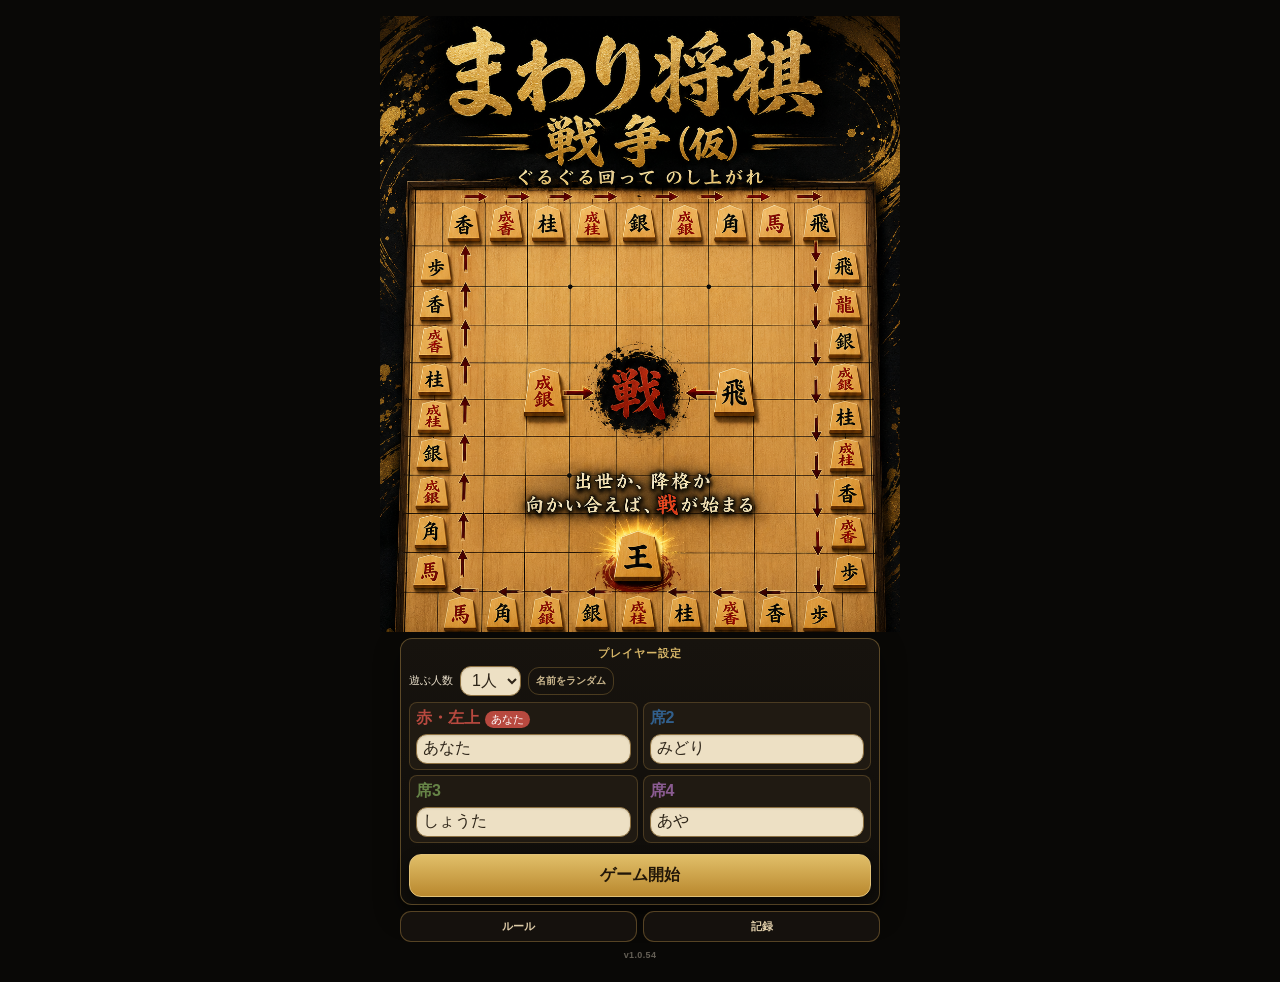
==== index.html @ 0c865c2b "Add files via upload" ====
<!doctype html>
<html lang="ja">
<head>
  <meta charset="utf-8">
  <meta name="viewport" content="width=device-width,initial-scale=1,viewport-fit=cover">
  <title>まわり将棋 v1.0.54</title>
  <link rel="stylesheet" href="style.css?v=154">
</head>
<body>

<section id="titleScreen" class="title-screen"><div class="version-badge title-version">v1.0.54</div>
  <div class="title-art">
    <img src="assets/title-hero.png" alt="まわり将棋 戦争（仮）">
  </div>
  
  <div class="title-setup-wrap">
    <section id="setup" class="title-setup-card">
      <div class="title-setup-label">プレイヤー設定</div>
<div class="setup-row">
      <label for="humanCount">遊ぶ人数</label>
      <select id="humanCount">
        <option value="1">1人</option><option value="2">2人</option>
        <option value="3">3人</option><option value="4">4人</option>
      </select>
      <button id="randomNames" class="secondary">名前をランダム</button>
    </div>
    <div id="nameGrid" class="name-grid"></div>
    <button id="startButton">ゲーム開始</button>
  </section>
    <div class="title-sub-actions">
      <button id="titleRulesButton" type="button">ルール</button>
      <button id="titleRecordsButton" type="button">記録</button>
    </div>
  </div>
</section>

<main id="gameApp" class="app"><div class="version-badge game-version">v1.0.54</div>
  <header id="appHeader" class="app-header">
    <div>
      <h1>まわり将棋</h1>
      <p class="sub">v1.0.54</p>
    </div>
    <div class="header-actions">
<button id="recordsButton" class="rules-button" type="button">記録</button>
<button id="rulesButton" class="rules-button" type="button">ルール</button>
</div>
  </header>

  

  <div id="playNav" class="play-nav" hidden>
      <button id="playBackButton" class="plain-back-button" type="button">← タイトル</button>
      <div class="play-header-title">まわり将棋 <span>v1.0.54</span></div>
      <div class="play-actions">
        <button id="playRulesButton" class="mini-action" type="button">ルール</button>
        <button id="playRecordsButton" class="mini-action" type="button">記録</button>
      </div>
    </div>
    <section id="gameCard" class="card game-card">
    <div class="board-row">
      <div class="board-column">
        <div id="board" aria-label="9×9の将棋盤">
          <div id="warShade" class="war-shade"></div>
          <div id="hand" class="hand" aria-hidden="true">
            <span class="hand-sleeve"></span>
            <span class="hand-palm"></span>
            <span class="hand-finger hand-index"></span>
            <span class="hand-finger hand-thumb"></span>
          </div>
          <div id="event" class="event"></div>
        </div>
      </div>
      <aside id="ladder" class="ladder">
        <h2>出世表</h2>
        <div id="rankRows"></div>
      </aside>
    </div>

    <div id="turnBox" class="turn-box">開始前</div>
    <div id="anticipation" class="anticipation" aria-live="polite"></div>
    <div id="roller" class="roller" aria-label="金駒を振る場所">
      <div id="rollerHint" class="roller-hint"><span class="hint-arrow">↺</span><br>くるくる回してね</div>
    </div>
    <div id="battleGauge" class="battle-gauge" aria-hidden="true">
      <div class="battle-gauge-zone"></div>
      <div class="battle-gauge-center"></div>
      <div id="battleGaugeMarker" class="battle-gauge-marker">金</div>
    </div>
    <button id="rollButton" class="roll-button" disabled>▶ あなたが金を振る</button>
    <button id="audioButton" class="audio-button">音を開始・再開</button>
    <div id="result" class="result"></div>
  </section>

  <section id="playersCard" class="card"><div id="players" class="players"></div></section>
  <section id="logCard" class="card"><div id="log" class="log"></div></section>

  <div id="rulesModal" class="rules-modal" aria-hidden="true">
    <div class="rules-panel" role="dialog" aria-modal="true" aria-labelledby="rulesTitle">
      <div class="rules-head">
        <h2 id="rulesTitle">遊び方</h2>
        <button id="rulesClose" class="rules-close" type="button" aria-label="閉じる">×</button>
      </div>

      <details open>
        <summary>基本</summary>
        <p>4人で盤の外周を時計回りに進みます。遊ぶ人が少ない席はCPUが担当します。金4枚の合計点だけ進み、最初に王将へ出世した人が1位です。</p>
        <p><b>金：</b>表1点／裏0点／横立ち5点／縦立ち10点</p>
        <div class="rules-block"><h3>俸禄</h3>
<p>出世すると、到達した階級に応じた俸禄を獲得します。降格後に同じ階級へ再出世した場合も、もう一度受け取れます。</p>
<table class="houroku-table"><tbody>
<tr><th>と</th><td>100両</td></tr><tr><th>香車</th><td>200両</td></tr>
<tr><th>成香</th><td>300両</td></tr><tr><th>桂馬</th><td>400両</td></tr>
<tr><th>成桂</th><td>500両</td></tr><tr><th>銀</th><td>600両</td></tr>
<tr><th>成銀</th><td>800両</td></tr><tr><th>角</th><td>1,000両</td></tr>
<tr><th>馬</th><td>1,300両</td></tr><tr><th>飛車</th><td>1,600両</td></tr>
<tr><th>龍</th><td>2,000両</td></tr><tr><th>王</th><td>2,500両</td></tr>
</tbody></table>
<p><b>一周：</b>＋50両</p>
<p><b>戦争：</b>2人戦は1位が2位、3人戦は1位が3位、4人戦は1位が4位・2位が3位から、それぞれ所持俸禄の半分を獲得します。</p>
<p>俸禄は勝敗条件ではなく、ゲームごとに0両から始まります。</p></div>
      </details>

      <details>
        <summary>出世</summary>
        <p>角にぴったり止まると1段階出世します。0で角に止まっている場合も出世します。</p>
        <p>歩 → と → 香 → 成香 → 桂 → 成桂 → 銀 → 成銀 → 角 → 馬 → 飛 → 龍 → 王</p>
      </details>

      <details>
        <summary>戦争</summary>
        <p>盤の向かい側で駒同士が正面から向き合うと戦争です。おんぶ中でも全員が別々に金を振り、個人順位を決めます。戦争後はおんぶを解消します。</p>
        <p><b>2人：</b>出世(+1)／降格(-1)</p>
        <p><b>3人：</b>大出世(+2)／現状維持(0)／大降格(-2)</p>
        <p><b>4人：</b>大出世(+2)／出世(+1)／降格(-1)／大降格(-2)</p>
      </details>

      <details>
        <summary>勝負振り</summary>
        <p>戦争中だけ高速ゲージが表示されます。指を離した瞬間、金の印が中央線に近いほど5点・10点が出やすくなります。</p>
      </details>

      <details>
        <summary>おんぶ</summary>
        <p>同じマスへ追いつくと自動で上に乗ります。3段・4段も可能です。下の駒が進むと上の駒も一緒に進みます。</p>
        <p>上の駒の番で1以上なら降りて移動します。0なら乗ったままで、次に下の駒が動くとまた一緒に進みます。角で出世してもおんぶは続きます。</p>
        <p>おんぶ中に複数人が同時に王になった場合は同点1位です。</p>
      </details>
    </div>
  </div>


  <div id="recordsModal" class="rules-modal" aria-hidden="true">
    <div class="rules-panel" role="dialog" aria-modal="true" aria-labelledby="recordsTitle">
      <div class="rules-head">
        <h2 id="recordsTitle">記録</h2>
        <button id="recordsClose" class="rules-close" type="button" aria-label="閉じる">×</button>
      </div>
      <div id="recordsContent"></div>
    </div>
  </div>

</main>
<script src="game.js?v=154"></script>
</body>
</html>
---- style.css ----
:root{--bg:#e8e2d8;--panel:#f8f4ec;--ink:#211f1c;--muted:#746d64;--wood1:#e4bf80;--wood2:#c99658}
*{box-sizing:border-box}body{margin:0;background:var(--bg);color:var(--ink);font-family:-apple-system,BlinkMacSystemFont,"Hiragino Sans","Yu Gothic",sans-serif}.app{max-width:1080px;margin:auto;padding:8px}h1{font-size:25px;margin:4px 0 2px}.sub{font-size:12px;color:var(--muted);margin:0 0 10px}.card{background:var(--panel);border-radius:18px;padding:10px;margin:8px 0;box-shadow:0 8px 24px #0001}button,select,input{font:inherit;border-radius:11px;padding:10px}button{border:0;background:#24231f;color:#fff;font-weight:800}button.secondary{background:#d9d2c6;color:#222}button:disabled{opacity:.36}.setup-row{display:flex;gap:8px;align-items:center;flex-wrap:wrap}.name-grid{display:grid;grid-template-columns:repeat(2,1fr);gap:8px;margin:10px 0}.name-card{padding:9px;border-radius:12px;background:#ebe4d9}.name-card input{width:100%;margin-top:5px;border:1px solid #bbb;background:#fff}.board-row{
  display:grid;
  grid-template-columns:minmax(0,1fr) clamp(66px,18vw,96px);
  gap:5px;
  align-items:stretch;
  width:100%;
  max-width:820px;
  margin:0 auto
}
.board-column{min-width:0;width:100%}
#board{
  position:relative;
  width:100%;
  aspect-ratio:1;
  background:linear-gradient(115deg,var(--wood1),var(--wood2));
  border:4px solid #574329;
  overflow:visible
}.cell{position:absolute;border:1px solid #6b522f88}.piece{position:absolute;z-index:8;width:8.6%;height:10.6%;transform:translate(-50%,-50%) rotate(var(--rot,0deg));clip-path:polygon(50% 0%,79% 23%,100% 100%,0% 100%,21% 23%);background:linear-gradient(145deg,#f2d39a,#c9944d);border:1px solid #67451e;display:flex;align-items:center;justify-content:center;text-align:center;font-family:"Yu Mincho","Hiragino Mincho ProN",serif;font-weight:900;font-size:clamp(10px,2.6vw,20px);line-height:.92;filter:drop-shadow(0 3px 2px #0003);transition:left .18s ease,top .18s ease,transform .2s ease}.piece.active{filter:drop-shadow(0 0 10px var(--glow)) drop-shadow(0 3px 2px #0003);transform:translate(-50%,-60%) rotate(var(--rot,0deg)) scale(1.08)}.helper{display:block;font-size:.52em}.cushion{position:absolute;z-index:6;width:9.7%;height:4.2%;transform:translate(-50%,45%);border-radius:50%;opacity:.8}.hand{
  position:absolute;
  z-index:15;
  width:18%;
  height:17%;
  opacity:0;
  pointer-events:none;
  transform:translate(-50%,-50%) rotate(var(--hand-rot,0deg));
  transform-origin:50% 75%;
  transition:left .17s ease,top .17s ease,opacity .12s ease,transform .17s ease
}
.hand.show{opacity:.97}
.hand-sleeve{
  position:absolute;
  left:5%;
  top:54%;
  width:70%;
  height:38%;
  border-radius:45% 20% 25% 48%;
  background:var(--sleeve,#555);
  box-shadow:0 5px 10px #0002
}
.hand-palm{
  position:absolute;
  left:46%;
  top:38%;
  width:42%;
  height:43%;
  border-radius:48% 52% 44% 50%;
  background:linear-gradient(145deg,#f0c4a0,#dba47d);
  box-shadow:0 5px 9px #0003
}
.hand-finger{
  position:absolute;
  display:block;
  background:linear-gradient(145deg,#f3caa8,#dca57e);
  box-shadow:0 3px 5px #0002
}
.hand-index{
  left:60%;
  top:5%;
  width:18%;
  height:53%;
  border-radius:48% 48% 38% 38%;
  transform:rotate(7deg)
}
.hand-thumb{
  left:76%;
  top:37%;
  width:18%;
  height:43%;
  border-radius:48%;
  transform:rotate(52deg);
  transform-origin:20% 85%
}.event{position:absolute;z-index:30;left:50%;top:50%;transform:translate(-50%,-50%);width:min(82%,390px);background:#faf6eef4;border-radius:18px;padding:14px;text-align:center;box-shadow:0 15px 40px #0005;display:none}.event.show{display:block}.event h2{margin:0 0 6px}.war-shade{position:absolute;inset:0;z-index:4;background:#00000018;display:none;pointer-events:none}.war-shade.show{display:block}.war-line{position:absolute;z-index:5;background:#fff9;border-radius:999px;box-shadow:0 0 0 1px #0003 inset}.war-label{position:absolute;z-index:14;padding:3px 6px;border-radius:999px;background:#faf6eef0;font-size:10px;font-weight:900;transform:translate(-50%,-50%);white-space:nowrap}.ladder{
  background:#ebe4d9;
  border-radius:12px;
  padding:4px;
  display:flex;
  flex-direction:column;
  min-width:0;
  height:100%;
  overflow:hidden
}
.ladder h2{
  text-align:center;
  font-size:clamp(9px,2.5vw,12px);
  margin:1px 0 3px;
  line-height:1.05
}
.ladder #rankRows{
  display:grid;
  grid-template-rows:repeat(13,minmax(0,1fr));
  flex:1;
  min-height:0;
  gap:0
}
.rank-row{
  min-height:0;
  display:flex;
  align-items:center;
  justify-content:center;
  font-family:"Yu Mincho","Hiragino Mincho ProN",serif;
  font-weight:900;
  font-size:clamp(9px,2.4vw,12px);
  position:relative;
  border-left:1px solid #c9baa3;
  border-right:1px solid #c9baa3
}
.rank-row.solo{
  border:1px solid #b9aa91;
  border-radius:7px;
  margin-bottom:2px;
  background:#f1eadf
}
.rank-row.pair-top{
  border-top:1px solid #b9aa91;
  border-radius:7px 7px 0 0;
  background:#f0e9dd
}
.rank-row.pair-bottom{
  border-bottom:1px solid #b9aa91;
  border-radius:0 0 7px 7px;
  margin-bottom:2px;
  background:#f0e9dd
}
.rank-row.pair-bottom::before{
  content:"↻";
  position:absolute;
  left:2px;
  top:-7px;
  z-index:2;
  font-family:sans-serif;
  font-size:9px;
  color:#817665;
  background:#f0e9dd;
  line-height:1
}
.rank-row.current{
  background:#fffaf0;
  outline:2px solid var(--hi);
  outline-offset:-2px;
  z-index:3
}
.markers{
  position:absolute;
  right:1px;
  display:flex;
  gap:1px;
  max-width:42%;
  flex-wrap:wrap;
  justify-content:flex-end
}
.marker{
  width:clamp(6px,1.9vw,10px);
  height:clamp(6px,1.9vw,10px);
  border-radius:50%;
  box-shadow:0 1px 2px #0004
}.turn-box{font-size:20px;font-weight:900;text-align:center;padding:10px;border-radius:14px;background:#e8e0d4;margin:10px 0 7px;border:3px solid transparent}.roller{position:relative;height:144px;background:#e5ddd1;border-radius:18px;touch-action:none;overflow:hidden}.roller-hint{position:absolute;inset:0;display:flex;align-items:center;justify-content:center;text-align:center;font-weight:800;color:#665e54;pointer-events:none}.gold{position:absolute;width:47px;height:55px;clip-path:polygon(50% 0%,79% 23%,100% 100%,0% 100%,21% 23%);background:linear-gradient(145deg,#f1d19a,#c8944c);border:2px solid #68451d;display:flex;align-items:center;justify-content:center;font-family:serif;font-weight:900;transform:translate(-50%,-50%) rotate(var(--grot,0deg));transition:left .1s,top .1s,transform .25s}.gold.side{width:58px;height:13px;clip-path:none;border-radius:5px}.gold.vertical{width:12px;height:56px;clip-path:none;border-radius:5px}.roll-button,.audio-button{width:100%;margin-top:7px}.audio-button{background:#746b60;display:none}.audio-button.show{display:block}.result{text-align:center;font-weight:900;margin-top:7px}.players{display:grid;grid-template-columns:repeat(2,1fr);gap:7px}.player-box{padding:8px;border-radius:12px;background:#ebe4d9;font-size:13px}.player-box.on{outline:3px solid #222}.you{display:inline-block;margin-left:5px;padding:1px 6px;border-radius:999px;background:#222;color:#fff;font-size:11px}.log{height:150px;overflow:auto;background:#171714;color:#fff;border-radius:12px;padding:8px;font:11px/1.5 ui-monospace,monospace}
@media(max-width:700px){
  .app{padding:4px}
  .card{padding:5px;border-radius:12px}
  .game-card{overflow:visible}
  .board-row{
    grid-template-columns:minmax(0,1fr) clamp(64px,18vw,78px);
    gap:3px;
    width:100%
  }
  #board{width:100%;max-width:none}
  .ladder{padding:2px;border-radius:8px}
  .ladder h2{font-size:9px}
  .rank-row{font-size:9px}
  .turn-box{font-size:18px}
  .name-grid{grid-template-columns:1fr 1fr}
}.card{padding:5px;border-radius:12px}.board-row{grid-template-columns:minmax(0,1fr) 74px;gap:4px}#board{width:100%;max-width:none}.ladder{padding:3px;border-radius:9px}.ladder h2{font-size:10px}.rank-row{font-size:10px;border-top:1px solid #d5cab9}.markers{right:1px;max-width:30px}.marker{width:8px;height:8px}.turn-box{font-size:18px}.name-grid{grid-template-columns:1fr 1fr}}



.name-card.you-seat{
  outline:3px solid #b8493f;
  background:#fff5ef
}
.seat-note{
  display:inline-block;
  margin-left:5px;
  padding:1px 6px;
  border-radius:999px;
  background:#b8493f;
  color:white;
  font-size:11px
}

.audio-button{
  display:inline-block;
  margin:8px auto 0;
}
.audio-button:not(.show){
  opacity:.78;
}

.audio-button{background:#5f574e}

.battle-gauge{
  position:relative;
  height:30px;
  margin-top:8px;
  border:2px solid #766c5f;
  border-radius:999px;
  background:#d8d0c4;
  overflow:hidden;
  display:none
}
.battle-gauge.show{display:block}
.battle-gauge-zone{
  position:absolute;
  left:45%;
  top:0;
  bottom:0;
  width:10%;
  background:#8f3b3214
}
.battle-gauge-center{
  position:absolute;
  left:50%;
  top:0;
  bottom:0;
  width:3px;
  transform:translateX(-50%);
  background:#8f3b32;
  z-index:2
}
.battle-gauge-marker{
  position:absolute;
  top:1px;
  left:8%;
  width:22px;
  height:25px;
  transform:translateX(-50%);
  clip-path:polygon(50% 0%,79% 23%,100% 100%,0% 100%,21% 23%);
  background:linear-gradient(145deg,#f2d39a,#c9944d);
  border:1px solid #68451d;
  display:flex;
  align-items:center;
  justify-content:center;
  font-family:"Yu Mincho","Hiragino Mincho ProN",serif;
  font-size:11px;
  font-weight:900;
  color:#3d2a16;
  box-shadow:0 2px 6px #0004
}

#roller{
  touch-action:none !important;
  overscroll-behavior:contain;
  -webkit-user-select:none;
  user-select:none;
  -webkit-touch-callout:none;
}
body.rolling-lock{
  overflow:hidden;
  overscroll-behavior:none;
  touch-action:none;
}

.onbu-note{font-size:11px;font-weight:800;color:#7a5b28}.piece{transition:left .16s,top .16s,transform .16s}

.app-header{
  display:flex;
  align-items:flex-start;
  justify-content:space-between;
  gap:10px
}
.rules-button{
  width:auto;
  min-width:64px;
  padding:7px 11px;
  border:1px solid #b8afa2;
  background:#eee8de;
  color:#4e4942;
  font-size:12px;
  font-weight:800;
  box-shadow:none
}
.audio-button{
  width:auto;
  min-width:0;
  display:inline-block;
  margin:6px 0 0 auto;
  padding:5px 9px;
  border:1px solid #b8afa2;
  border-radius:999px;
  background:transparent;
  color:#6f675e;
  font-size:11px;
  font-weight:700;
  opacity:.78
}
.audio-button.show{display:inline-block}
.audio-button:not(.show){display:none}

.roller-hint{
  z-index:5;
  color:#574d40;
  font-size:16px;
  line-height:1.1;
  background:#f8f2e48f;
  opacity:1;
  transition:opacity .24s ease
}
.roller-hint.hidden{
  opacity:0;
  visibility:hidden
}
.hint-arrow{
  display:inline-block;
  font-size:27px;
  line-height:.8
}

.rules-modal{
  position:fixed;
  inset:0;
  z-index:1000;
  display:none;
  align-items:center;
  justify-content:center;
  padding:14px;
  background:#1a1815a8;
  backdrop-filter:blur(3px)
}
.rules-modal.show{display:flex}
.rules-panel{
  width:min(92vw,620px);
  max-height:84vh;
  overflow:auto;
  background:#f9f5ed;
  border-radius:18px;
  padding:14px;
  box-shadow:0 22px 60px #0007
}
.rules-head{
  display:flex;
  align-items:center;
  justify-content:space-between;
  position:sticky;
  top:-14px;
  z-index:2;
  margin:-14px -14px 8px;
  padding:12px 14px 9px;
  background:#f9f5ed;
  border-bottom:1px solid #ded4c5
}
.rules-head h2{margin:0}
.rules-close{
  width:34px;
  height:34px;
  padding:0;
  border-radius:50%;
  background:#ded6ca;
  color:#3e3933;
  font-size:22px
}
.rules-panel details{
  border-bottom:1px solid #ddd3c5;
  padding:7px 0
}
.rules-panel summary{
  cursor:pointer;
  font-weight:900;
  font-size:16px
}
.rules-panel p{
  margin:7px 0;
  color:#4f4942;
  font-size:13px;
  line-height:1.65
}
body.rules-open{overflow:hidden}

.war-flag{
  position:absolute;
  z-index:14;
  width:18px;
  height:27px;
  transform:translate(-50%,-78%);
  pointer-events:none;
  filter:drop-shadow(0 2px 2px #0004)
}
.war-flag::before{
  content:"";
  position:absolute;
  left:3px;
  top:2px;
  width:2px;
  height:25px;
  border-radius:2px;
  background:#403b34
}
.war-flag::after{
  content:"";
  position:absolute;
  left:5px;
  top:3px;
  width:13px;
  height:10px;
  background:var(--flag);
  clip-path:polygon(0 0,100% 18%,72% 100%,0 82%);
  border-radius:1px
}

.piece,.gold,.battle-gauge-marker{
  -webkit-clip-path:polygon(50% 0%,79% 23%,100% 100%,0% 100%,21% 23%);
}

/* v1.0.26 駒の見た目 */
.piece,.gold,.battle-gauge-marker {
  clip-path:polygon(50% 0%,84% 27%,100% 100%,0% 100%,16% 27%) !important;
  -webkit-clip-path:polygon(50% 0%,84% 27%,100% 100%,0% 100%,16% 27%) !important;
}
.piece {
  background:linear-gradient(100deg,rgba(255,255,255,.10) 0%,rgba(255,255,255,.02) 48%,rgba(118,79,35,.035) 100%),#efd8a5 !important;
  border:1px solid rgba(91,62,31,.72) !important;
  box-shadow:0 1.5px 2.5px rgba(45,31,18,.22),inset 0 0 0 .5px rgba(255,255,255,.24) !important;
}
.piece::before,.piece::after {
  background:none !important;
  border:none !important;
  box-shadow:none !important;
}
.gold {
  background:linear-gradient(100deg,rgba(255,255,255,.10) 0%,rgba(255,255,255,.02) 50%,rgba(118,79,35,.035) 100%),#ecd39a !important;
}

.header-actions{display:flex;gap:7px}
.money{font-weight:900;font-variant-numeric:tabular-nums;color:#5d4528}
.record-card{padding:10px 0;border-bottom:1px solid #ddd3c5;line-height:1.65;font-size:13px}
.record-card b{font-size:16px}

.houroku-table{width:100%;border-collapse:collapse;margin:8px 0 10px;font-size:13px}
.houroku-table th,.houroku-table td{padding:5px 8px;border-bottom:1px solid #ddd3c5}
.houroku-table th{text-align:left;font-weight:700}.houroku-table td{text-align:right;font-weight:900;font-variant-numeric:tabular-nums}
.rules-block h3{margin:14px 0 6px;font-size:16px}

/* ===== v1.0.34 : title -> setup -> play ===== */
[hidden]{display:none!important}

body{
  min-height:100svh;
}
body.title-mode{
  overflow:hidden;
  background:#090806;
}
body.setup-mode{
  overflow:auto;
}
body.play-mode{
  overflow:hidden;
}

/* Title */
.title-screen{
  min-height:100svh;
  background:#090806;
  display:flex;
  flex-direction:column;
  align-items:center;
  justify-content:flex-start;
}
.title-art{
  width:min(100vw,520px);
  height:min(72svh,760px);
  overflow:hidden;
  display:flex;
  align-items:flex-start;
  justify-content:center;
  background:#090806;
}
.title-art img{
  width:100%;
  height:100%;
  object-fit:cover;
  object-position:top center;
  display:block;
}
.title-actions{
  width:min(calc(100% - 28px),480px);
  margin-top:10px;
  padding-bottom:max(14px,env(safe-area-inset-bottom));
}
.title-main-button{
  width:100%;
  padding:13px 12px;
  border:1px solid #b79144;
  border-radius:13px;
  background:linear-gradient(#dfbd68,#b98a30);
  color:#1f1609;
  font-size:18px;
  font-weight:900;
  box-shadow:0 5px 16px #0008;
}
.title-sub-actions{
  display:grid;
  grid-template-columns:1fr 1fr;
  gap:8px;
  margin-top:8px;
}
.title-sub-actions button{
  border:1px solid #79623d;
  background:#17140f;
  color:#ead9b4;
  padding:9px;
}

/* Setup stage */
body.setup-mode #gameCard,
body.setup-mode #playersCard,
body.setup-mode #logCard,
body.setup-mode #appHeader{
  display:none!important;
}
body.setup-mode #gameApp{
  display:block;
  max-width:520px;
  min-height:100svh;
  padding:12px;
}
.setup-screen-card{
  margin-top:5vh;
}
.setup-screen-head{
  display:grid;
  grid-template-columns:1fr auto 1fr;
  align-items:center;
  margin-bottom:10px;
}
.setup-screen-head h2{
  margin:0;
  font-size:20px;
  text-align:center;
}
.plain-back-button{
  justify-self:start;
  width:auto;
  padding:5px 7px;
  background:transparent;
  color:#51493f;
  border:0;
  font-size:11px;
}
body.setup-mode .setup-row{
  justify-content:center;
}
body.setup-mode .name-grid{
  margin:10px 0 12px;
}

/* Play stage */
body.play-mode #setup,
body.play-mode #appHeader,
body.play-mode #logCard{
  display:none!important;
}
body.play-mode #gameApp{
  display:flex!important;
  flex-direction:column;
  width:100%;
  max-width:760px;
  height:100svh;
  padding:3px 5px max(3px,env(safe-area-inset-bottom));
  overflow:hidden;
}
.play-nav{
  flex:0 0 auto;
  display:flex;
  justify-content:space-between;
  align-items:center;
  min-height:26px;
  margin-bottom:2px;
}
.play-actions{
  display:flex;
  gap:5px;
}
.mini-action{
  width:auto;
  padding:4px 7px;
  font-size:10px;
  border-radius:8px;
  background:#d8d0c4;
  color:#413b34;
}
body.play-mode #gameCard{
  flex:1 1 auto;
  min-height:0;
  margin:0;
  padding:3px;
  display:flex;
  flex-direction:column;
}
body.play-mode .board-row{
  flex:1 1 auto;
  min-height:0;
  max-height:min(52svh,520px);
  width:min(100%,620px);
}
body.play-mode #board{
  max-height:52svh;
}
body.play-mode .turn-box{
  flex:0 0 auto;
  margin:3px 0 2px;
  padding:5px 7px;
  font-size:15px;
  border-width:2px;
}
body.play-mode .roller{
  flex:0 0 88px;
  height:88px;
  border-radius:13px;
}
body.play-mode .gold{
  width:39px;
  height:46px;
}
body.play-mode .roll-button{
  flex:0 0 auto;
  margin-top:3px;
  padding:7px;
}
body.play-mode .audio-button{
  margin-top:2px;
  padding:4px 7px;
}
body.play-mode .result{
  min-height:0;
  margin-top:2px;
  font-size:12px;
}
body.play-mode #playersCard{
  flex:0 0 auto;
  margin:3px 0 0;
  padding:3px;
}
body.play-mode .players{
  grid-template-columns:repeat(4,1fr);
  gap:3px;
}
body.play-mode .player-box{
  padding:4px 3px;
  font-size:10px;
  line-height:1.25;
  min-width:0;
  overflow:hidden;
}
body.play-mode .you{
  font-size:8px;
  padding:1px 3px;
}

/* Existing gold visual: uniform face + natural shadow only */
.gold{
  background:#ecd9aa!important;
  border:1px solid rgba(88,61,30,.72)!important;
  box-shadow:0 2px 4px rgba(43,30,17,.24)!important;
}
.gold::before,.gold::after{
  background:none!important;
  border:none!important;
  box-shadow:none!important;
}

@media(max-height:760px){
  .title-art{height:68svh}
  body.play-mode .board-row{max-height:48svh}
  body.play-mode #board{max-height:48svh}
  body.play-mode .roller{flex-basis:76px;height:76px}
}

/* ===== v1.0.35 : true 2-screen layout ===== */
body.title-mode{
  overflow:auto!important;
  background:#090806;
}
body.title-mode #gameApp > #appHeader,
body.title-mode #gameApp > #gameCard,
body.title-mode #gameApp > #playersCard,
body.title-mode #gameApp > #logCard,
body.title-mode #gameApp > #playNav{
  display:none!important;
}
body.play-mode #titleScreen{
  display:none!important;
}
body.play-mode #appHeader,
body.play-mode #logCard{
  display:none!important;
}

/* Title page: art + player selection on one page */
.title-screen{
  min-height:100svh;
  height:auto!important;
  overflow:visible!important;
  padding-bottom:max(16px,env(safe-area-inset-bottom));
}
.title-art{
  height:min(53svh,560px)!important;
  flex:none!important;
}
.title-setup-wrap{
  width:min(calc(100% - 24px),480px);
  margin:8px auto 0;
}
.title-setup-card{
  background:#15120e;
  border:1px solid rgba(188,150,78,.42);
  border-radius:14px;
  padding:10px;
  box-shadow:0 8px 24px #0007;
  color:#eadfca;
}
.title-setup-label{
  text-align:center;
  margin:0 0 8px;
  font-size:13px;
  font-weight:900;
  letter-spacing:.08em;
  color:#d9bc79;
}
.title-setup-card .setup-row{
  gap:7px;
  align-items:center;
}
.title-setup-card label{
  color:#eadfca;
}
.title-setup-card select,
.title-setup-card input{
  background:#f4ead6;
  color:#332719;
  border-color:#8b7048;
}
.title-setup-card .name-grid{
  margin:8px 0;
  gap:6px;
}
.title-setup-card #startButton{
  width:100%;
  margin-top:5px;
  padding:12px;
  border:1px solid #b79144;
  border-radius:12px;
  background:linear-gradient(#dfbd68,#b98a30);
  color:#20160a;
  font-size:17px;
  font-weight:900;
  box-shadow:0 4px 12px #0007;
}
.title-setup-card #randomNames{
  font-size:11px;
  padding:6px 8px;
}
.title-sub-actions{
  margin-top:7px!important;
  padding-bottom:0!important;
}

/* Play: preserve one-screen goal but give the gold area back its importance */
body.play-mode{
  overflow:hidden!important;
}
body.play-mode #gameApp{
  height:100svh;
  overflow:hidden;
}
body.play-mode #gameCard{
  min-height:0;
}
body.play-mode .board-row{
  max-height:min(47svh,500px)!important;
}
body.play-mode #board{
  max-height:47svh!important;
}
body.play-mode .roller{
  flex:0 0 clamp(118px,16svh,144px)!important;
  height:clamp(118px,16svh,144px)!important;
  min-height:118px;
}
body.play-mode .gold{
  width:45px;
  height:53px;
}
body.play-mode .players{
  grid-template-columns:repeat(4,minmax(0,1fr));
}

/* ===== 金の立ち姿 =====
   表/裏は通常の平置き。
   横立ち・縦立ちは文字を回さず、木駒の側面と少し見える表面で表現。 */
.gold.side,
.gold.vertical{
  clip-path:none!important;
  -webkit-clip-path:none!important;
  border:0!important;
  background:transparent!important;
  box-shadow:none!important;
  overflow:visible;
  color:transparent!important;
  font-size:0!important;
}
.gold.side{
  width:62px!important;
  height:28px!important;
}
.gold.side::before{
  content:""!important;
  position:absolute;
  left:3px;right:3px;bottom:3px;
  height:12px;
  display:block!important;
  background:linear-gradient(180deg,#d0a266,#a9793f)!important;
  border:1px solid #6a491f!important;
  border-radius:3px!important;
  box-shadow:0 5px 7px rgba(48,31,14,.28)!important;
}
.gold.side::after{
  content:""!important;
  position:absolute;
  left:8px;right:8px;top:2px;
  height:15px;
  display:block!important;
  background:linear-gradient(180deg,#f1ddb2,#d9b77c)!important;
  border:1px solid #785325!important;
  clip-path:polygon(8% 100%,17% 0,83% 0,92% 100%)!important;
  -webkit-clip-path:polygon(8% 100%,17% 0,83% 0,92% 100%)!important;
  transform:perspective(70px) rotateX(48deg);
  transform-origin:bottom center;
  box-shadow:none!important;
}
.gold.vertical{
  width:28px!important;
  height:62px!important;
}
.gold.vertical::before{
  content:""!important;
  position:absolute;
  top:3px;bottom:3px;right:3px;
  width:12px;
  display:block!important;
  background:linear-gradient(90deg,#a9793f,#d0a266)!important;
  border:1px solid #6a491f!important;
  border-radius:3px!important;
  box-shadow:5px 2px 7px rgba(48,31,14,.28)!important;
}
.gold.vertical::after{
  content:""!important;
  position:absolute;
  top:8px;bottom:8px;left:2px;
  width:15px;
  display:block!important;
  background:linear-gradient(90deg,#f1ddb2,#d9b77c)!important;
  border:1px solid #785325!important;
  clip-path:polygon(100% 8%,100% 92%,0 83%,0 17%)!important;
  -webkit-clip-path:polygon(100% 8%,100% 92%,0 83%,0 17%)!important;
  transform:perspective(70px) rotateY(48deg);
  transform-origin:center right;
  box-shadow:none!important;
}

@media(max-height:760px){
  .title-art{height:min(46svh,470px)!important}
  body.play-mode .board-row{max-height:43svh!important}
  body.play-mode #board{max-height:43svh!important}
  body.play-mode .roller{
    flex-basis:118px!important;
    height:118px!important;
  }
}

/* ===== v1.0.36 : title image full display + compact player setup ===== */
body.title-mode{
  overflow:auto!important;
}
.title-art{
  width:min(100%,520px)!important;
  height:auto!important;
  max-height:none!important;
  overflow:visible!important;
  flex:none!important;
}
.title-art img{
  width:100%!important;
  height:auto!important;
  max-height:none!important;
  object-fit:contain!important;
  object-position:center top!important;
  display:block;
}
.title-setup-wrap{
  width:min(calc(100% - 20px),480px)!important;
  margin:6px auto 0!important;
}
.title-setup-card{
  padding:7px 8px!important;
  border-radius:12px!important;
}
.title-setup-label{
  margin-bottom:5px!important;
  font-size:11px!important;
}
.title-setup-card .setup-row{
  display:flex!important;
  flex-wrap:wrap!important;
  gap:5px 7px!important;
  margin:0!important;
  align-items:center!important;
}
.title-setup-card .setup-row label{
  margin:0!important;
  font-size:11px!important;
}
.title-setup-card select{
  min-height:30px!important;
  padding:4px 7px!important;
  font-size:12px!important;
}
.title-setup-card .name-grid{
  display:grid!important;
  grid-template-columns:repeat(2,minmax(0,1fr))!important;
  gap:5px!important;
  margin:6px 0!important;
}
.title-setup-card .name-card{
  margin:0!important;
  padding:5px 6px!important;
  border-radius:8px!important;
}
.title-setup-card .name-card label{
  font-size:9px!important;
  margin-bottom:2px!important;
}
.title-setup-card .name-card input{
  width:100%!important;
  min-width:0!important;
  height:30px!important;
  padding:4px 6px!important;
  font-size:12px!important;
}
.title-setup-card #randomNames{
  width:auto!important;
  min-height:28px!important;
  padding:4px 7px!important;
  margin:0!important;
  font-size:10px!important;
}
.title-setup-card #startButton{
  margin-top:5px!important;
  padding:10px 10px!important;
  font-size:16px!important;
}
.title-sub-actions{
  gap:6px!important;
  margin-top:6px!important;
}
.title-sub-actions button{
  padding:7px!important;
  font-size:11px!important;
}
@media(max-width:390px){
  .title-setup-card .name-grid{
    gap:4px!important;
  }
  .title-setup-card{
    padding:6px!important;
  }
}

/* ===== v1.0.37 : title lower area integrated with artwork ===== */
body.title-mode,
body.title-mode #titleScreen,
body.title-mode .title-setup-wrap{
  background:#090806!important;
  color:#eadfca!important;
}
body.title-mode #titleScreen{
  box-shadow:none!important;
}
body.title-mode .title-setup-card{
  background:linear-gradient(180deg,#17130e,#0f0d0a)!important;
  border:1px solid rgba(190,150,76,.42)!important;
  box-shadow:0 10px 26px rgba(0,0,0,.42)!important;
}
body.title-mode .title-setup-label{
  color:#d8b768!important;
}
body.title-mode .name-card{
  background:#201a12!important;
  border:1px solid rgba(176,137,68,.30)!important;
  color:#e8d9bb!important;
  box-shadow:none!important;
}
body.title-mode .name-card label{
  color:#cdb98f!important;
}
body.title-mode .name-card input,
body.title-mode .title-setup-card select{
  background:#ede0c4!important;
  color:#2d2418!important;
  border:1px solid #8c7041!important;
  box-shadow:inset 0 1px 2px rgba(0,0,0,.10)!important;
}
body.title-mode #randomNames{
  background:transparent!important;
  color:#cdb98f!important;
  border:1px solid rgba(176,137,68,.35)!important;
}
body.title-mode .title-sub-actions button{
  background:#15110d!important;
  color:#dfcda9!important;
  border:1px solid rgba(176,137,68,.42)!important;
}
body.title-mode #startButton{
  background:linear-gradient(180deg,#e1bf69,#b9882e)!important;
  color:#211608!important;
  border:1px solid #e1c178!important;
}
body.title-mode #gameApp{
  background:#090806!important;
}

/* ===== v1.0.38 金の見た目：塗り分けをやめ、影だけで立体感 ===== */
.gold{
  background:#ead2a0!important;
  border:1px solid rgba(82,57,28,.72)!important;
  box-shadow:0 4px 7px rgba(37,25,13,.28)!important;
}
.gold::before{
  content:none!important;
  display:none!important;
}

/* 横立ち5：真上からは横長の「厚み」が見える */
.gold.side{
  width:60px!important;
  height:11px!important;
  clip-path:none!important;
  -webkit-clip-path:none!important;
  border-radius:3px!important;
  background:#ead2a0!important;
  border:1px solid rgba(82,57,28,.72)!important;
  box-shadow:0 6px 8px rgba(37,25,13,.30)!important;
  color:transparent!important;
  font-size:0!important;
  overflow:visible!important;
}
.gold.side::after{
  content:"横"!important;
  display:block!important;
  position:absolute!important;
  left:50%!important;
  top:18px!important;
  transform:translateX(-50%)!important;
  width:auto!important;
  height:auto!important;
  padding:1px 5px!important;
  background:rgba(48,39,28,.78)!important;
  color:#f3e7cf!important;
  border:0!important;
  border-radius:999px!important;
  box-shadow:none!important;
  font:700 10px/1.35 -apple-system,BlinkMacSystemFont,"Hiragino Sans",sans-serif!important;
  white-space:nowrap!important;
}

/* 縦立ち10：真上からは縦長の「厚み」が見える */
.gold.vertical{
  width:11px!important;
  height:60px!important;
  clip-path:none!important;
  -webkit-clip-path:none!important;
  border-radius:3px!important;
  background:#ead2a0!important;
  border:1px solid rgba(82,57,28,.72)!important;
  box-shadow:6px 3px 8px rgba(37,25,13,.30)!important;
  color:transparent!important;
  font-size:0!important;
  overflow:visible!important;
}
.gold.vertical::after{
  content:"縦"!important;
  display:block!important;
  position:absolute!important;
  left:18px!important;
  top:50%!important;
  transform:translateY(-50%)!important;
  width:auto!important;
  height:auto!important;
  padding:1px 5px!important;
  background:rgba(48,39,28,.78)!important;
  color:#f3e7cf!important;
  border:0!important;
  border-radius:999px!important;
  box-shadow:none!important;
  font:700 10px/1.35 -apple-system,BlinkMacSystemFont,"Hiragino Sans",sans-serif!important;
  white-space:nowrap!important;
}

/* 回転中も本体の色は変えず、影だけ少し離す */
.gold.spinning,
.gold.dragging,
.gold.active{
  box-shadow:0 8px 12px rgba(37,25,13,.28)!important;
}

/* ===== v1.0.39 : iPhone input zoom prevention + visible version ===== */
.title-setup-card input,
.title-setup-card select,
#setup input,
#setup select{
  font-size:16px!important;
}
.version-badge{
  position:fixed;
  right:7px;
  z-index:80;
  font:600 9px/1 -apple-system,BlinkMacSystemFont,"Hiragino Sans",sans-serif;
  letter-spacing:.04em;
  opacity:.42;
  pointer-events:none;
  user-select:none;
}
.title-version{
  top:max(7px,env(safe-area-inset-top));
  color:#eadfca;
}
.game-version{
  top:max(5px,env(safe-area-inset-top));
  color:#51493f;
}
body.title-mode .game-version{display:none}
body.play-mode .title-version{display:none}

/* ===== v1.0.40 金エリア・縦横表示・平置き金の濃色修正 ===== */

/* ゲーム画面内の余った縦方向を、金を振る領域へ優先配分 */
body.play-mode #gameCard{
  display:flex!important;
  flex-direction:column!important;
  min-height:0!important;
}
body.play-mode .board-row{
  flex:0 1 auto!important;
  max-height:min(43svh,470px)!important;
}
body.play-mode #board{
  max-height:43svh!important;
}
body.play-mode .turn-box{
  flex:0 0 auto!important;
}
body.play-mode #roller{
  flex:1 1 150px!important;
  min-height:150px!important;
  max-height:210px!important;
  height:auto!important;
  margin-bottom:0!important;
}
body.play-mode #battleGauge{
  flex:0 0 30px!important;
  margin-top:4px!important;
}
body.play-mode #rollButton{
  flex:0 0 auto!important;
  margin-top:4px!important;
}
body.play-mode #audioButton{
  flex:0 0 auto!important;
  margin-top:2px!important;
}
body.play-mode #result{
  flex:0 0 auto!important;
  min-height:0!important;
  margin-top:1px!important;
  line-height:1.2!important;
}

/* 平置き金：木色は完全に単色。濃い先端・底辺・内側ラインを作らない */
.gold{
  background:#ead2a0!important;
  background-image:none!important;
  border:0!important;
  outline:0!important;
  box-shadow:none!important;
  filter:drop-shadow(0 4px 4px rgba(37,25,13,.28))!important;
}
.gold::before{
  content:none!important;
  display:none!important;
}
.gold:not(.side):not(.vertical)::after{
  content:none!important;
  display:none!important;
}

/* 横立ち 5：
   真上から見える面 = 駒の高さ × 駒の厚み
   平置き金の高さ53pxを長辺に使う */
.gold.side{
  width:53px!important;
  height:9px!important;
  min-width:53px!important;
  min-height:9px!important;
  clip-path:none!important;
  -webkit-clip-path:none!important;
  border:0!important;
  outline:0!important;
  border-radius:2px!important;
  background:#ead2a0!important;
  background-image:none!important;
  box-shadow:none!important;
  filter:drop-shadow(0 5px 4px rgba(37,25,13,.30))!important;
  color:transparent!important;
  font-size:0!important;
  overflow:visible!important;
}
.gold.side::before{
  content:none!important;
  display:none!important;
}
.gold.side::after{
  content:"横"!important;
  position:absolute!important;
  left:50%!important;
  top:15px!important;
  transform:translateX(-50%)!important;
  width:auto!important;
  height:auto!important;
  padding:1px 5px!important;
  background:rgba(48,39,28,.80)!important;
  color:#f3e7cf!important;
  border:0!important;
  outline:0!important;
  border-radius:999px!important;
  box-shadow:none!important;
  filter:none!important;
  font:700 10px/1.35 -apple-system,BlinkMacSystemFont,"Hiragino Sans",sans-serif!important;
  white-space:nowrap!important;
}

/* 縦立ち 10：
   真上から見える面 = 駒の幅 × 駒の厚み
   平置き金の幅45pxを長辺に使う */
.gold.vertical{
  width:9px!important;
  height:45px!important;
  min-width:9px!important;
  min-height:45px!important;
  clip-path:none!important;
  -webkit-clip-path:none!important;
  border:0!important;
  outline:0!important;
  border-radius:2px!important;
  background:#ead2a0!important;
  background-image:none!important;
  box-shadow:none!important;
  filter:drop-shadow(5px 2px 4px rgba(37,25,13,.30))!important;
  color:transparent!important;
  font-size:0!important;
  overflow:visible!important;
}
.gold.vertical::before{
  content:none!important;
  display:none!important;
}
.gold.vertical::after{
  content:"縦"!important;
  position:absolute!important;
  left:15px!important;
  top:50%!important;
  transform:translateY(-50%)!important;
  width:auto!important;
  height:auto!important;
  padding:1px 5px!important;
  background:rgba(48,39,28,.80)!important;
  color:#f3e7cf!important;
  border:0!important;
  outline:0!important;
  border-radius:999px!important;
  box-shadow:none!important;
  filter:none!important;
  font:700 10px/1.35 -apple-system,BlinkMacSystemFont,"Hiragino Sans",sans-serif!important;
  white-space:nowrap!important;
}

/* 回転中も面色は変えず、影だけ少し離す */
.gold.spinning,
.gold.dragging,
.gold.active{
  box-shadow:none!important;
  filter:drop-shadow(0 8px 6px rgba(37,25,13,.28))!important;
}

@media(max-height:760px){
  body.play-mode .board-row{
    max-height:40svh!important;
  }
  body.play-mode #board{
    max-height:40svh!important;
  }
  body.play-mode #roller{
    min-height:138px!important;
    max-height:190px!important;
  }
}

/* ===== v1.0.41 version badge collision fix ===== */
/* 右上は「記録」等の操作領域なので、バージョンは左下へ逃がす */
.version-badge{
  right:auto!important;
  top:auto!important;
  left:7px!important;
  bottom:max(5px,env(safe-area-inset-bottom))!important;
  font-size:9px!important;
  opacity:.38!important;
  z-index:30!important;
}
.title-version{
  color:#eadfca!important;
}
.game-version{
  color:#51493f!important;
}

/* ===== v1.0.42 : breathing room + footer version + gold shadows ===== */

/* タイトル画面：上端に呼吸できる余白を追加。画像は欠けさせない */
body.title-mode .title-screen{
  padding-top:max(12px,calc(env(safe-area-inset-top) + 8px))!important;
  padding-bottom:max(24px,calc(env(safe-area-inset-bottom) + 14px))!important;
}
body.title-mode .title-art{
  margin-top:4px!important;
}

/* バージョンは浮かせず、トップ画面下部の専用スペースに収める */
body.title-mode .version-badge.title-version{
  position:absolute!important;
  left:0!important;
  right:0!important;
  top:auto!important;
  bottom:max(6px,env(safe-area-inset-bottom))!important;
  width:100%!important;
  text-align:center!important;
  opacity:.40!important;
}
body.title-mode #titleScreen{
  position:relative!important;
}

/* ゲーム画面：上部のパツパツ感を少し解消。ただし盤/金エリアを削りすぎない */
body.play-mode #gameApp{
  box-sizing:border-box!important;
  padding-top:max(8px,calc(env(safe-area-inset-top) + 4px))!important;
  padding-bottom:max(12px,calc(env(safe-area-inset-bottom) + 5px))!important;
}
body.play-mode #gameCard{
  margin-top:3px!important;
}
/* ゲーム中のバージョンは最下部の薄い専用帯 */
body.play-mode .version-badge.game-version{
  position:fixed!important;
  left:0!important;
  right:0!important;
  top:auto!important;
  bottom:max(2px,env(safe-area-inset-bottom))!important;
  width:100%!important;
  text-align:center!important;
  opacity:.30!important;
  z-index:20!important;
}

/* 平置きの表/裏にも自然な落ち影。木色は変えない */
.gold:not(.side):not(.vertical){
  background:#ead2a0!important;
  background-image:none!important;
  border:0!important;
  outline:0!important;
  box-shadow:none!important;
  filter:drop-shadow(0 4px 4px rgba(37,25,13,.28))!important;
}
/* 立ち駒は接地面が小さいので少しだけ影を強く */
.gold.side{
  filter:drop-shadow(0 5px 4px rgba(37,25,13,.32))!important;
}
.gold.vertical{
  filter:drop-shadow(5px 2px 4px rgba(37,25,13,.32))!important;
}
/* 振っている途中は影を離して浮遊感 */
.gold.spinning,
.gold.dragging,
.gold.active{
  box-shadow:none!important;
  filter:drop-shadow(0 8px 6px rgba(37,25,13,.30))!important;
}

/* 小さいiPhoneでも上余白を完全には潰さない */
@media(max-height:760px){
  body.play-mode #gameApp{
    padding-top:max(6px,calc(env(safe-area-inset-top) + 2px))!important;
  }
  body.title-mode .title-screen{
    padding-top:max(9px,calc(env(safe-area-inset-top) + 5px))!important;
  }
}

/* ===== v1.0.43 : board must always be a true square ===== */
body.play-mode .board-row{
  width:100%!important;
  height:auto!important;
  max-height:none!important;
  min-height:0!important;
  display:flex!important;
  align-items:flex-start!important;
  justify-content:center!important;
}

/* width and height are always tied together; never squeeze only one axis */
body.play-mode #board{
  box-sizing:border-box!important;
  width:min(100%,43svh)!important;
  height:auto!important;
  max-width:100%!important;
  max-height:none!important;
  aspect-ratio:1 / 1!important;
  flex:0 0 auto!important;
}

/* Keep every 9x9 cell square as an extra guard */
body.play-mode #board .cell{
  aspect-ratio:1 / 1!important;
}

/* Short screens: shrink the whole square, never flatten it */
@media(max-height:760px){
  body.play-mode #board{
    width:min(100%,40svh)!important;
    height:auto!important;
    max-height:none!important;
    aspect-ratio:1 / 1!important;
  }
  body.play-mode .board-row{
    max-height:none!important;
  }
}

/* ===== v1.0.44 : 金の影を状態ごとに明確化 ===== */

/* 表・裏：盤に寝ているので、影は近く・薄く */
.gold:not(.side):not(.vertical){
  background:#ead2a0!important;
  background-image:none!important;
  border:0!important;
  outline:0!important;
  box-shadow:none!important;
  filter:drop-shadow(0 2px 2px rgba(37,25,13,.20))!important;
}

/* 横立ち：接地面が小さいので、少し離れた影 */
.gold.side{
  box-shadow:none!important;
  filter:drop-shadow(0 5px 4px rgba(37,25,13,.34))!important;
}

/* 縦立ち：同じく少し強め。縦方向の見え方に合わせて横へ少し逃がす */
.gold.vertical{
  box-shadow:none!important;
  filter:drop-shadow(4px 3px 4px rgba(37,25,13,.34))!important;
}

/* 振っている最中はさらに浮く */
.gold.spinning,
.gold.dragging,
.gold.active{
  box-shadow:none!important;
  filter:drop-shadow(0 8px 6px rgba(37,25,13,.30))!important;
}

/* ===== v1.0.45 : board larger, roller slightly smaller, rank track readable ===== */

/* 盤をもう一段大きく */
body.play-mode .board-row{
  width:100%!important;
  display:flex!important;
  align-items:flex-start!important;
  justify-content:center!important;
}
body.play-mode #board{
  width:min(100%,48svh)!important;
  aspect-ratio:1 / 1!important;
  height:auto!important;
}

/* 金を振るスペースは少しだけ縮める */
body.play-mode #roller{
  flex:0 0 clamp(118px,13.5svh,142px)!important;
  min-height:118px!important;
  max-height:142px!important;
  height:auto!important;
}

/* 出世表の幅を確保して、文字と色丸を分離 */
body.play-mode .rank-track{
  width:68px!important;
  min-width:68px!important;
  padding:3px 4px!important;
  box-sizing:border-box!important;
}
body.play-mode .rank-item{
  display:grid!important;
  grid-template-columns:12px 1fr!important;
  align-items:center!important;
  column-gap:5px!important;
  min-height:22px!important;
  padding:2px 1px!important;
  box-sizing:border-box!important;
}
body.play-mode .rank-dot{
  width:10px!important;
  height:10px!important;
  min-width:10px!important;
  border-radius:50%!important;
  margin:0!important;
  justify-self:center!important;
}
body.play-mode .rank-item span,
body.play-mode .rank-label{
  font-size:10px!important;
  line-height:1.05!important;
  white-space:nowrap!important;
  overflow:visible!important;
}

/* 盤+出世表全体の高さ感を揃える */
body.play-mode .board-shell,
body.play-mode .board-wrap{
  align-items:stretch!important;
}

/* 低い画面でも盤を正方形のまま優先 */
@media(max-height:760px){
  body.play-mode #board{
    width:min(100%,45svh)!important;
  }
  body.play-mode #roller{
    flex-basis:112px!important;
    min-height:112px!important;
    max-height:126px!important;
  }
  body.play-mode .rank-track{
    width:64px!important;
    min-width:64px!important;
  }
}

/* ===== v1.0.46 : actually widen promotion table ===== */
body.play-mode .board-row{
  display:grid!important;
  grid-template-columns:minmax(0,1fr) 82px!important;
  column-gap:7px!important;
  width:100%!important;
  max-width:100%!important;
  align-items:stretch!important;
  justify-content:center!important;
}

/* Board uses the remaining column and remains square */
body.play-mode #board{
  width:100%!important;
  max-width:min(100%,48svh)!important;
  aspect-ratio:1 / 1!important;
  height:auto!important;
  justify-self:end!important;
}

/* Promotion table: explicit 82px column controlled by parent */
body.play-mode #rankTrack.rank-track{
  width:82px!important;
  min-width:82px!important;
  max-width:82px!important;
  box-sizing:border-box!important;
  justify-self:start!important;
  padding:4px 5px!important;
}

/* Dot and text have separate reserved columns */
body.play-mode #rankTrack .rank-item{
  display:grid!important;
  grid-template-columns:12px minmax(0,1fr)!important;
  column-gap:6px!important;
  align-items:center!important;
  width:100%!important;
  box-sizing:border-box!important;
  padding:2px 0!important;
}
body.play-mode #rankTrack .rank-dot{
  width:10px!important;
  height:10px!important;
  min-width:10px!important;
  margin:0!important;
  justify-self:center!important;
}
body.play-mode #rankTrack .rank-label,
body.play-mode #rankTrack .rank-item span{
  min-width:0!important;
  margin:0!important;
  padding:0!important;
  font-size:10px!important;
  line-height:1.1!important;
  white-space:nowrap!important;
  text-align:left!important;
  justify-self:start!important;
}

/* Short screens: keep table width; shrink board rather than table */
@media(max-height:760px){
  body.play-mode .board-row{
    grid-template-columns:minmax(0,1fr) 78px!important;
    column-gap:6px!important;
  }
  body.play-mode #rankTrack.rank-track{
    width:78px!important;
    min-width:78px!important;
    max-width:78px!important;
  }
  body.play-mode #board{
    max-width:min(100%,45svh)!important;
  }
}

/* ===== v1.0.47 : stable game header + no gap to rank table ===== */

/* ゲーム用ヘッダーはiPhoneのセーフエリア内で必ず見える */
body.play-mode #gameApp{
  padding-top:max(4px,env(safe-area-inset-top))!important;
}
body.play-mode #playNav{
  display:grid!important;
  grid-template-columns:auto 1fr auto!important;
  align-items:center!important;
  min-height:30px!important;
  flex:0 0 30px!important;
  width:100%!important;
  margin:0 0 3px!important;
  padding:0 2px!important;
  box-sizing:border-box!important;
  position:relative!important;
  top:auto!important;
  z-index:100!important;
  background:rgba(238,233,224,.96)!important;
}
body.play-mode #playNav[hidden]{
  display:none!important;
}
.play-header-title{
  min-width:0;
  text-align:center;
  font-size:11px;
  font-weight:800;
  line-height:1;
  color:#4b443b;
  white-space:nowrap;
}
.play-header-title span{
  margin-left:4px;
  font-size:8px;
  font-weight:600;
  opacity:.48;
}
body.play-mode #playBackButton{
  display:block!important;
  visibility:visible!important;
  opacity:.72!important;
  white-space:nowrap!important;
}
body.play-mode .play-actions{
  display:flex!important;
  visibility:visible!important;
  gap:4px!important;
}

/* 浮いているゲーム用version badgeは不要。ヘッダー内に表示 */
body.play-mode .game-version{
  display:none!important;
}

/* 盤と出世表の間の無駄な隙間を完全にゼロへ */
body.play-mode .board-row{
  column-gap:0!important;
  gap:0!important;
  grid-template-columns:minmax(0,1fr) 82px!important;
}
body.play-mode #rankTrack.rank-track{
  margin-left:0!important;
  border-left-width:0!important;
}

/* 出世表内にだけ必要な内側余白を確保 */
body.play-mode #rankTrack.rank-track{
  padding-left:6px!important;
  padding-right:5px!important;
}

@media(max-height:760px){
  body.play-mode .board-row{
    column-gap:0!important;
    gap:0!important;
    grid-template-columns:minmax(0,1fr) 78px!important;
  }
}

/* ===== v1.0.48 : rank track below board, left-to-right ===== */
body.play-mode .board-row{
  display:flex!important;
  flex-direction:column!important;
  align-items:center!important;
  justify-content:flex-start!important;
  gap:4px!important;
  width:100%!important;
  max-width:100%!important;
}
body.play-mode #board{
  width:min(100%,55svh)!important;
  max-width:100%!important;
  height:auto!important;
  aspect-ratio:1 / 1!important;
  flex:0 0 auto!important;
}
body.play-mode #rankTrack.rank-track{
  width:min(100%,55svh)!important;
  min-width:0!important;
  max-width:100%!important;
  height:42px!important;
  min-height:42px!important;
  margin:0!important;
  padding:4px 5px!important;
  box-sizing:border-box!important;
  display:grid!important;
  grid-template-columns:repeat(12,minmax(0,1fr))!important;
  grid-template-rows:1fr!important;
  gap:0!important;
  align-items:stretch!important;
  border-left-width:1px!important;
}
body.play-mode #rankTrack .rank-item{
  display:flex!important;
  flex-direction:column!important;
  align-items:center!important;
  justify-content:center!important;
  gap:2px!important;
  min-width:0!important;
  min-height:0!important;
  width:auto!important;
  height:100%!important;
  padding:1px 0!important;
  box-sizing:border-box!important;
  border-right:1px solid rgba(90,72,47,.10)!important;
}
body.play-mode #rankTrack .rank-item:last-child{
  border-right:0!important;
}
body.play-mode #rankTrack .rank-dot{
  width:9px!important;
  height:9px!important;
  min-width:9px!important;
  margin:0!important;
  flex:0 0 9px!important;
}
body.play-mode #rankTrack .rank-label,
body.play-mode #rankTrack .rank-item span{
  min-width:0!important;
  max-width:100%!important;
  margin:0!important;
  padding:0!important;
  font-size:8px!important;
  line-height:1!important;
  white-space:nowrap!important;
  overflow:visible!important;
  text-align:center!important;
}
body.play-mode #rankTrack .rank-item.current,
body.play-mode #rankTrack .rank-item.active{
  background:rgba(255,255,255,.34)!important;
  border-radius:5px!important;
}
@media(max-height:760px){
  body.play-mode #board{
    width:min(100%,51svh)!important;
  }
  body.play-mode #rankTrack.rank-track{
    width:min(100%,51svh)!important;
    height:38px!important;
    min-height:38px!important;
    padding:3px 4px!important;
  }
  body.play-mode #rankTrack .rank-label,
  body.play-mode #rankTrack .rank-item span{
    font-size:7px!important;
  }
  body.play-mode #rankTrack .rank-dot{
    width:8px!important;
    height:8px!important;
    min-width:8px!important;
  }
}

/* ===== v1.0.49 : 回っている時間の期待感 + 横型出世表の実体修正 ===== */
body.play-mode .board-row{
  display:flex!important;
  flex-direction:column!important;
  align-items:center!important;
  gap:4px!important;
}
body.play-mode .board-column{
  width:min(100%,55svh)!important;
  max-width:100%!important;
}
body.play-mode #board{
  width:100%!important;
  max-width:100%!important;
  aspect-ratio:1/1!important;
}
body.play-mode #ladder.ladder{
  width:min(100%,55svh)!important;
  max-width:100%!important;
  min-width:0!important;
  height:46px!important;
  min-height:46px!important;
  box-sizing:border-box!important;
  padding:3px 4px!important;
  margin:0!important;
  display:flex!important;
  flex-direction:column!important;
}
body.play-mode #ladder h2{
  margin:0 0 2px!important;
  font-size:8px!important;
  line-height:1!important;
  text-align:left!important;
}
body.play-mode #ladder #rankRows{
  display:grid!important;
  grid-template-columns:repeat(13,minmax(0,1fr))!important;
  grid-template-rows:1fr!important;
  gap:1px!important;
  flex:1!important;
  min-height:0!important;
}
body.play-mode #ladder .rank-row{
  position:relative!important;
  display:flex!important;
  flex-direction:column!important;
  align-items:center!important;
  justify-content:center!important;
  min-width:0!important;
  min-height:0!important;
  margin:0!important;
  padding:1px 0!important;
  border:0!important;
  border-radius:4px!important;
  font-size:7px!important;
  line-height:1!important;
  white-space:nowrap!important;
  background:#f0e9dd!important;
  overflow:visible!important;
}
body.play-mode #ladder .rank-row::before{display:none!important}
body.play-mode #ladder .rank-row.current{
  background:#fffaf0!important;
  outline:2px solid var(--hi)!important;
  outline-offset:-2px!important;
}
body.play-mode #ladder .markers{
  position:static!important;
  display:flex!important;
  align-items:center!important;
  justify-content:center!important;
  gap:1px!important;
  width:100%!important;
  max-width:none!important;
  height:8px!important;
  margin-top:2px!important;
  flex-wrap:nowrap!important;
}
body.play-mode #ladder .marker{
  width:7px!important;
  height:7px!important;
  min-width:7px!important;
  border-radius:50%!important;
}

/* 次の出世・戦争の予兆。常時うるさくせず、近い時だけ見せる */
.anticipation{
  min-height:16px;
  margin:1px 0 2px;
  display:flex;
  justify-content:center;
  align-items:center;
  gap:7px;
  font-size:10px;
  line-height:1;
  color:#756956;
  letter-spacing:.01em;
}
.anticipation:empty{opacity:0}
.anticipation .promotion-near{
  padding:2px 6px;
  border-radius:999px;
  background:#f4ead6;
  border:1px solid #c8ad76;
}
.anticipation .war-near{
  padding:2px 6px;
  border-radius:999px;
  background:#2a2119;
  color:#f1d6a1;
  border:1px solid #8f6538;
}
.piece.war-forecast{
  animation:warForecastPulse .85s ease-in-out infinite alternate!important;
}
@keyframes warForecastPulse{
  from{filter:drop-shadow(0 3px 2px #0003)}
  to{filter:drop-shadow(0 0 7px #8b2e20) drop-shadow(0 3px 2px #0003)}
}

/* 金エリアを圧迫しすぎない */
body.play-mode #roller{
  min-height:112px!important;
  max-height:136px!important;
}

@media(max-height:760px){
  body.play-mode .board-column,
  body.play-mode #ladder.ladder{width:min(100%,51svh)!important}
  body.play-mode #ladder.ladder{height:42px!important;min-height:42px!important}
  body.play-mode #ladder .rank-row{font-size:6.5px!important}
  .anticipation{min-height:14px;font-size:9px}
}
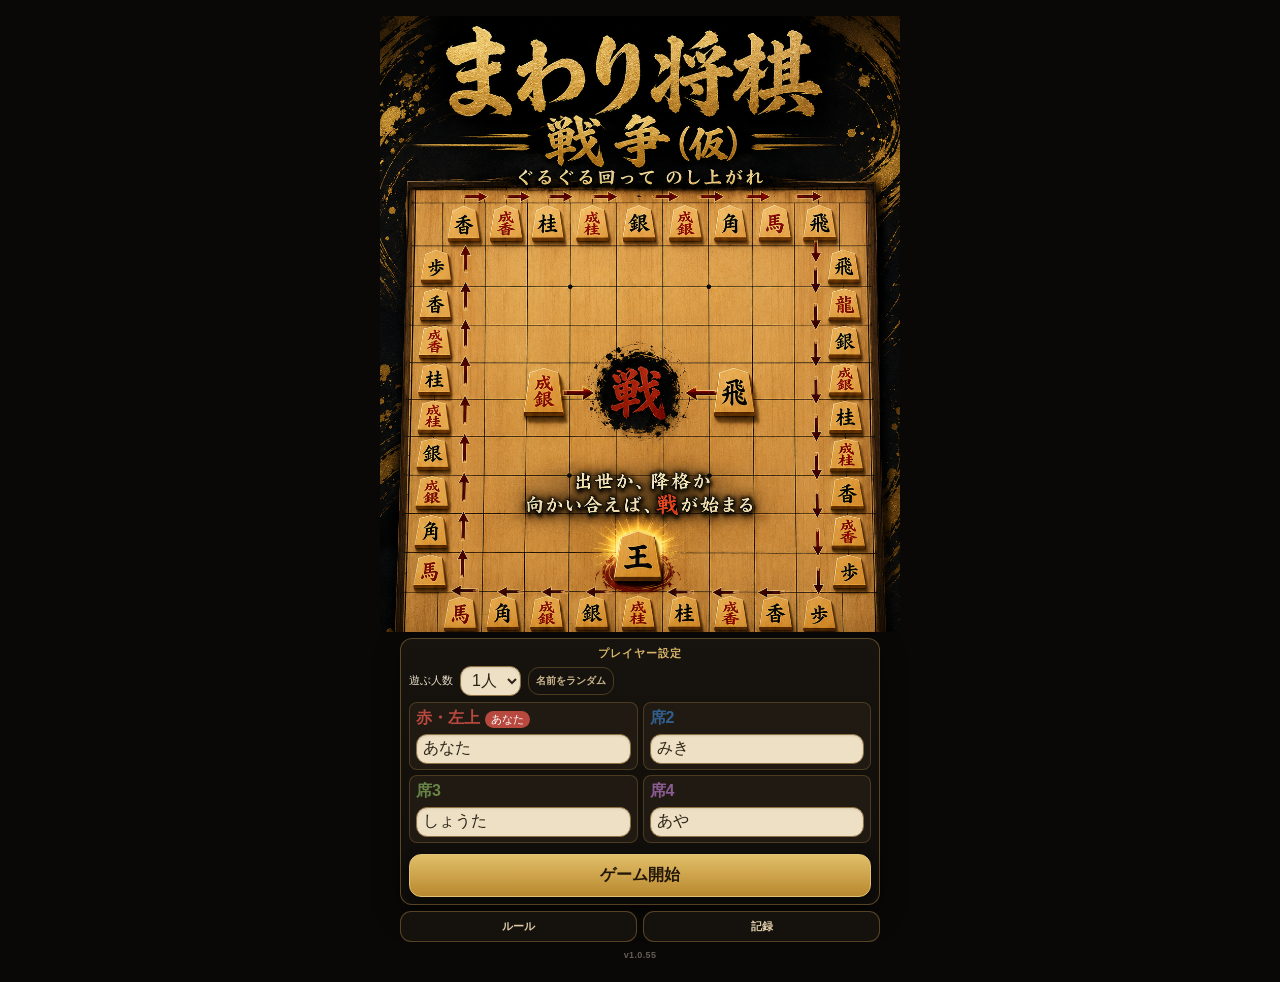
==== commit 8d37fa9a: "Add files via upload" ====
--- a/index.html
+++ b/index.html
@@ -3,12 +3,12 @@
 <head>
   <meta charset="utf-8">
   <meta name="viewport" content="width=device-width,initial-scale=1,viewport-fit=cover">
-  <title>まわり将棋 v1.0.54</title>
-  <link rel="stylesheet" href="style.css?v=154">
+  <title>まわり将棋 v1.0.55</title>
+  <link rel="stylesheet" href="style.css?v=155">
 </head>
 <body>
 
-<section id="titleScreen" class="title-screen"><div class="version-badge title-version">v1.0.54</div>
+<section id="titleScreen" class="title-screen"><div class="version-badge title-version">v1.0.55</div>
   <div class="title-art">
     <img src="assets/title-hero.png" alt="まわり将棋 戦争（仮）">
   </div>
@@ -34,11 +34,11 @@
   </div>
 </section>
 
-<main id="gameApp" class="app"><div class="version-badge game-version">v1.0.54</div>
+<main id="gameApp" class="app"><div class="version-badge game-version">v1.0.55</div>
   <header id="appHeader" class="app-header">
     <div>
       <h1>まわり将棋</h1>
-      <p class="sub">v1.0.54</p>
+      <p class="sub">v1.0.55</p>
     </div>
     <div class="header-actions">
 <button id="recordsButton" class="rules-button" type="button">記録</button>
@@ -50,7 +50,7 @@
 
   <div id="playNav" class="play-nav" hidden>
       <button id="playBackButton" class="plain-back-button" type="button">← タイトル</button>
-      <div class="play-header-title">まわり将棋 <span>v1.0.54</span></div>
+      <div class="play-header-title">まわり将棋 <span>v1.0.55</span></div>
       <div class="play-actions">
         <button id="playRulesButton" class="mini-action" type="button">ルール</button>
         <button id="playRecordsButton" class="mini-action" type="button">記録</button>
@@ -160,6 +160,6 @@
   </div>
 
 </main>
-<script src="game.js?v=154"></script>
+<script src="game.js?v=155"></script>
 </body>
 </html>
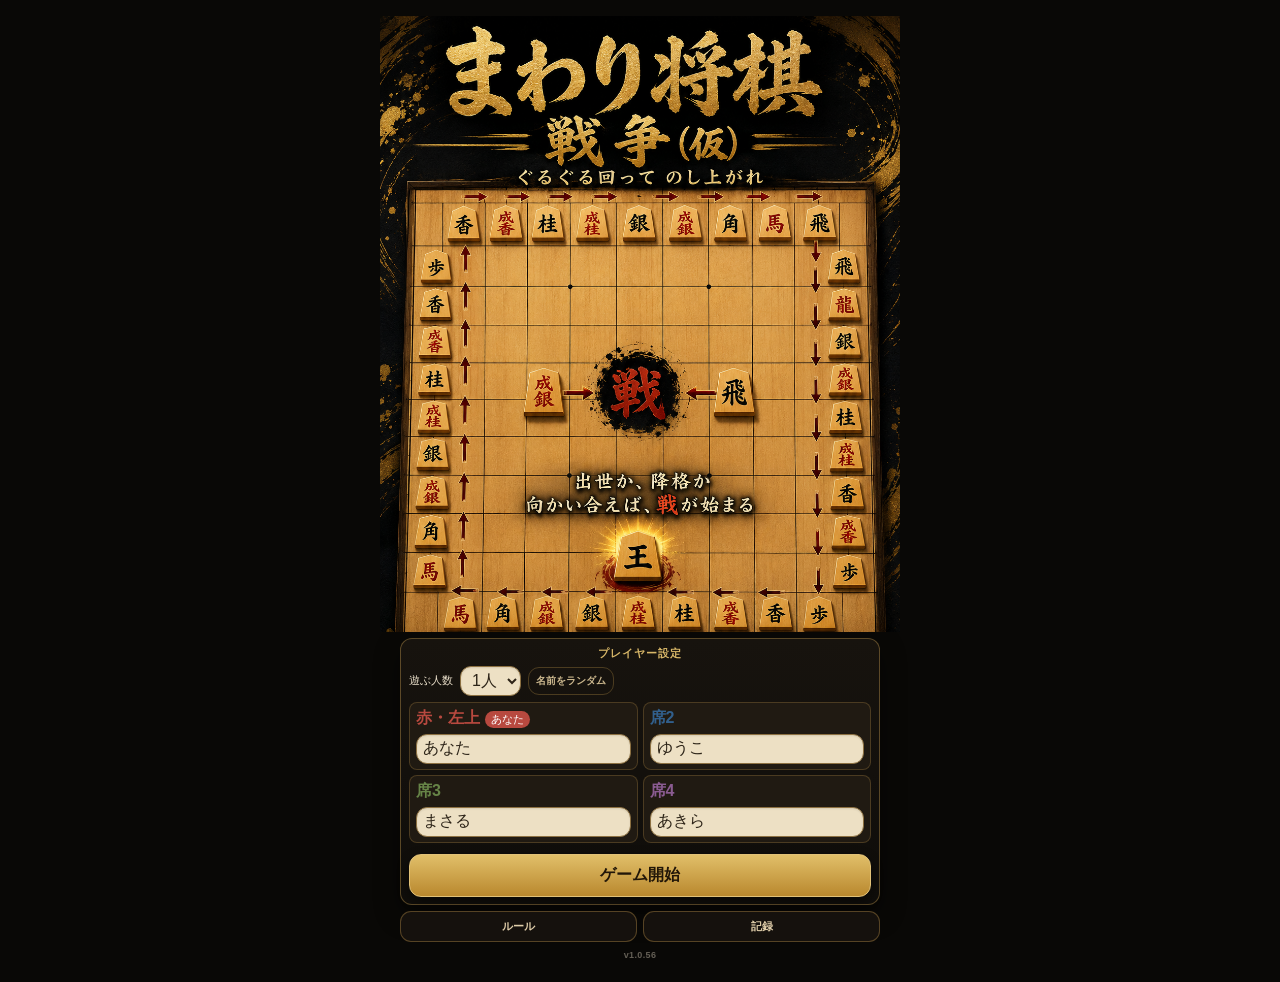
==== commit 08f45213: "Add files via upload" ====
--- a/index.html
+++ b/index.html
@@ -3,12 +3,12 @@
 <head>
   <meta charset="utf-8">
   <meta name="viewport" content="width=device-width,initial-scale=1,viewport-fit=cover">
-  <title>まわり将棋 v1.0.55</title>
-  <link rel="stylesheet" href="style.css?v=155">
+  <title>まわり将棋 v1.0.56</title>
+  <link rel="stylesheet" href="style.css?v=156">
 </head>
 <body>
 
-<section id="titleScreen" class="title-screen"><div class="version-badge title-version">v1.0.55</div>
+<section id="titleScreen" class="title-screen"><div class="version-badge title-version">v1.0.56</div>
   <div class="title-art">
     <img src="assets/title-hero.png" alt="まわり将棋 戦争（仮）">
   </div>
@@ -34,11 +34,11 @@
   </div>
 </section>
 
-<main id="gameApp" class="app"><div class="version-badge game-version">v1.0.55</div>
+<main id="gameApp" class="app"><div class="version-badge game-version">v1.0.56</div>
   <header id="appHeader" class="app-header">
     <div>
       <h1>まわり将棋</h1>
-      <p class="sub">v1.0.55</p>
+      <p class="sub">v1.0.56</p>
     </div>
     <div class="header-actions">
 <button id="recordsButton" class="rules-button" type="button">記録</button>
@@ -50,7 +50,7 @@
 
   <div id="playNav" class="play-nav" hidden>
       <button id="playBackButton" class="plain-back-button" type="button">← タイトル</button>
-      <div class="play-header-title">まわり将棋 <span>v1.0.55</span></div>
+      <div class="play-header-title">まわり将棋 <span>v1.0.56</span></div>
       <div class="play-actions">
         <button id="playRulesButton" class="mini-action" type="button">ルール</button>
         <button id="playRecordsButton" class="mini-action" type="button">記録</button>
@@ -160,6 +160,6 @@
   </div>
 
 </main>
-<script src="game.js?v=155"></script>
+<script src="game.js?v=156"></script>
 </body>
 </html>
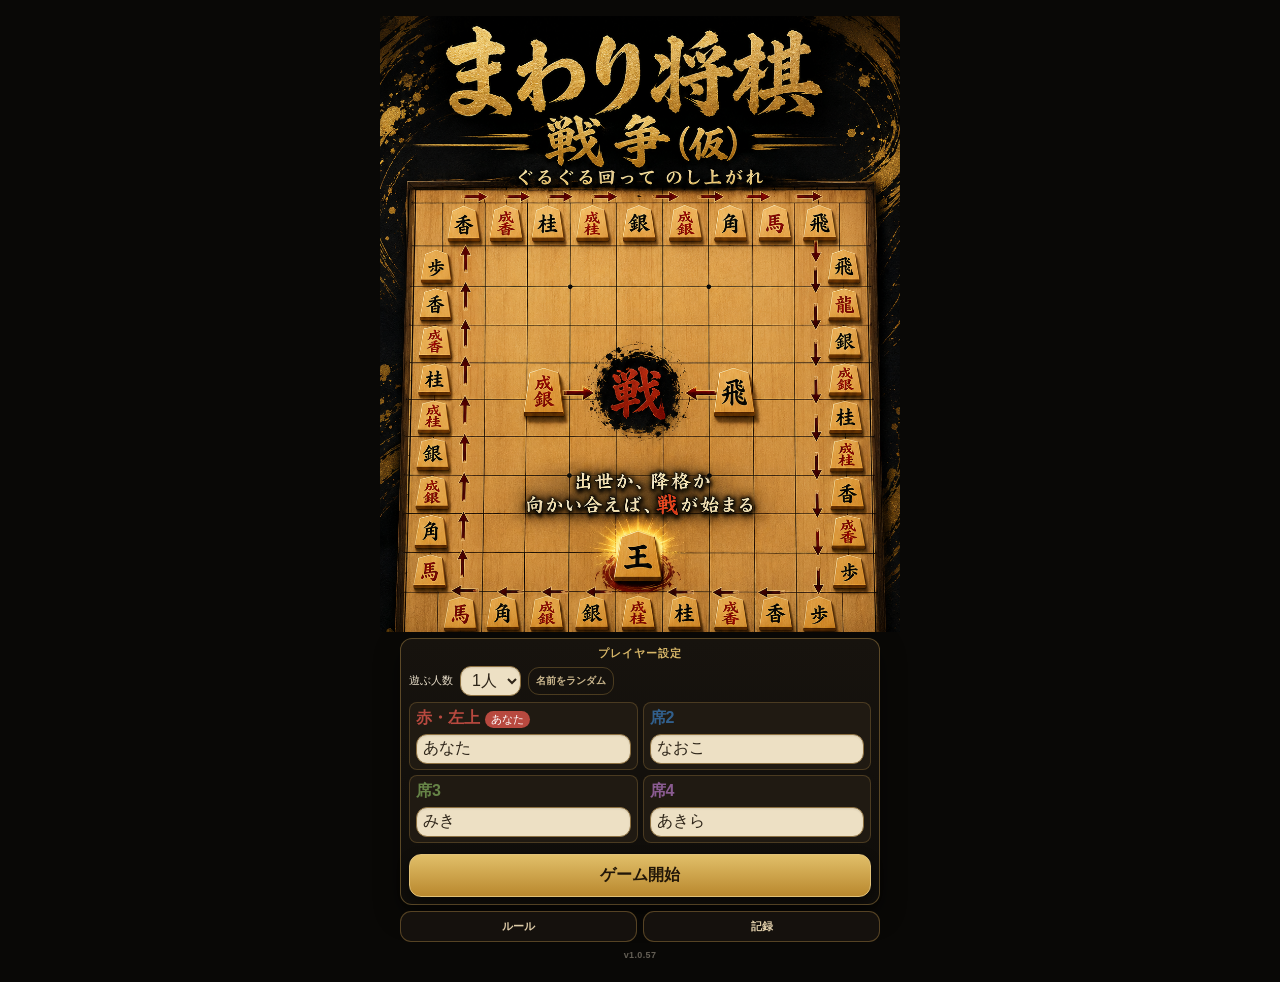
==== commit 44f957f1: "Add files via upload" ====
--- a/index.html
+++ b/index.html
@@ -3,12 +3,12 @@
 <head>
   <meta charset="utf-8">
   <meta name="viewport" content="width=device-width,initial-scale=1,viewport-fit=cover">
-  <title>まわり将棋 v1.0.56</title>
-  <link rel="stylesheet" href="style.css?v=156">
+  <title>まわり将棋 v1.0.57</title>
+  <link rel="stylesheet" href="style.css?v=157">
 </head>
 <body>
 
-<section id="titleScreen" class="title-screen"><div class="version-badge title-version">v1.0.56</div>
+<section id="titleScreen" class="title-screen"><div class="version-badge title-version">v1.0.57</div>
   <div class="title-art">
     <img src="assets/title-hero.png" alt="まわり将棋 戦争（仮）">
   </div>
@@ -34,11 +34,11 @@
   </div>
 </section>
 
-<main id="gameApp" class="app"><div class="version-badge game-version">v1.0.56</div>
+<main id="gameApp" class="app"><div class="version-badge game-version">v1.0.57</div>
   <header id="appHeader" class="app-header">
     <div>
       <h1>まわり将棋</h1>
-      <p class="sub">v1.0.56</p>
+      <p class="sub">v1.0.57</p>
     </div>
     <div class="header-actions">
 <button id="recordsButton" class="rules-button" type="button">記録</button>
@@ -50,7 +50,7 @@
 
   <div id="playNav" class="play-nav" hidden>
       <button id="playBackButton" class="plain-back-button" type="button">← タイトル</button>
-      <div class="play-header-title">まわり将棋 <span>v1.0.56</span></div>
+      <div class="play-header-title">まわり将棋 <span>v1.0.57</span></div>
       <div class="play-actions">
         <button id="playRulesButton" class="mini-action" type="button">ルール</button>
         <button id="playRecordsButton" class="mini-action" type="button">記録</button>
@@ -160,6 +160,6 @@
   </div>
 
 </main>
-<script src="game.js?v=156"></script>
+<script src="game.js?v=157"></script>
 </body>
 </html>
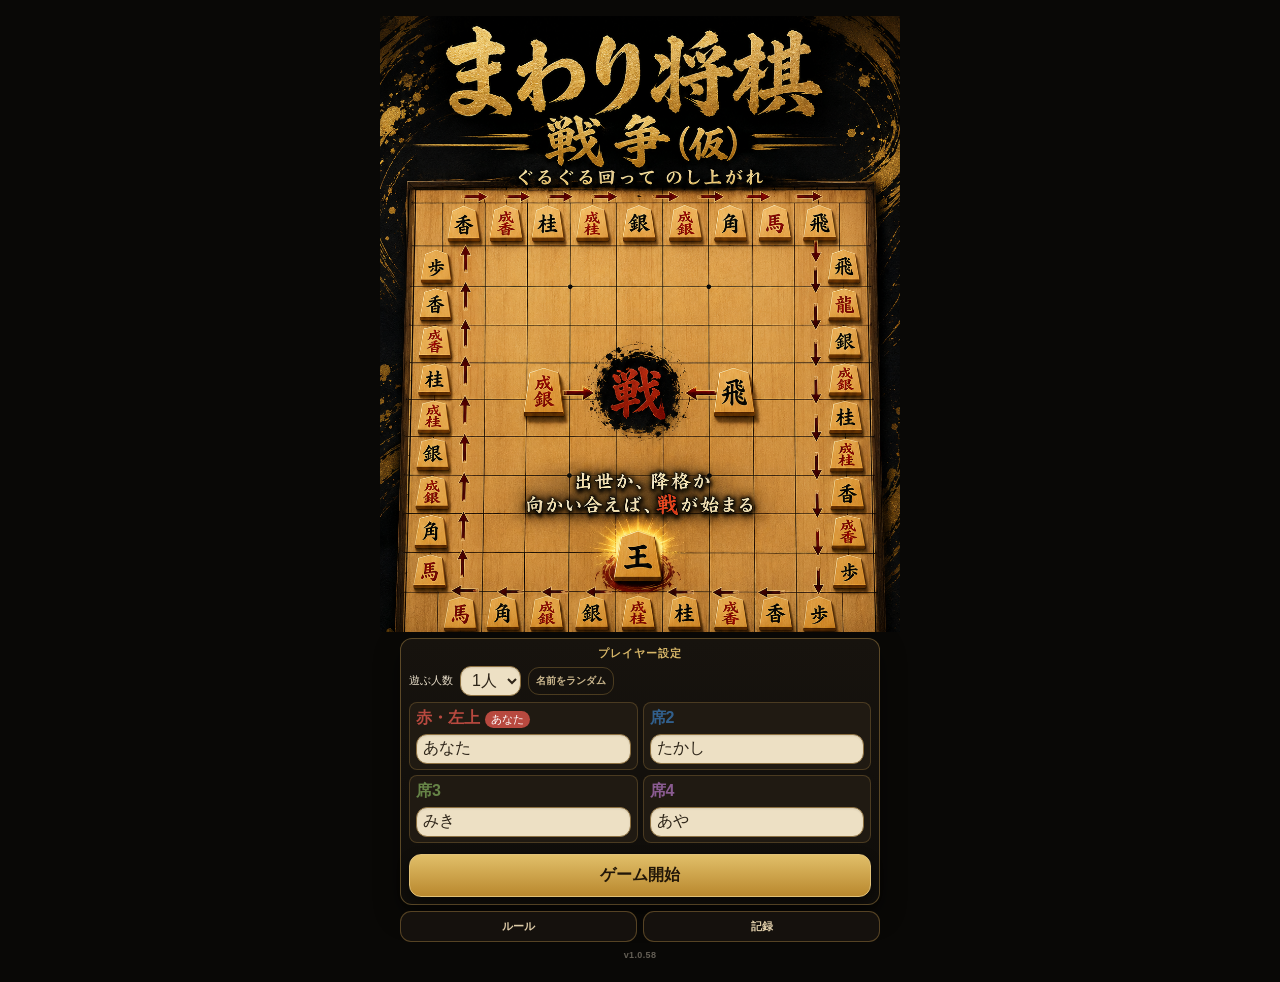
==== commit a6924eda: "Add files via upload" ====
--- a/index.html
+++ b/index.html
@@ -3,12 +3,12 @@
 <head>
   <meta charset="utf-8">
   <meta name="viewport" content="width=device-width,initial-scale=1,viewport-fit=cover">
-  <title>まわり将棋 v1.0.57</title>
-  <link rel="stylesheet" href="style.css?v=157">
+  <title>まわり将棋 v1.0.58</title>
+  <link rel="stylesheet" href="style.css?v=158">
 </head>
 <body>
 
-<section id="titleScreen" class="title-screen"><div class="version-badge title-version">v1.0.57</div>
+<section id="titleScreen" class="title-screen"><div class="version-badge title-version">v1.0.58</div>
   <div class="title-art">
     <img src="assets/title-hero.png" alt="まわり将棋 戦争（仮）">
   </div>
@@ -34,11 +34,11 @@
   </div>
 </section>
 
-<main id="gameApp" class="app"><div class="version-badge game-version">v1.0.57</div>
+<main id="gameApp" class="app"><div id="moneyFxLayer" class="money-fx-layer" aria-hidden="true"></div><div class="version-badge game-version">v1.0.58</div>
   <header id="appHeader" class="app-header">
     <div>
       <h1>まわり将棋</h1>
-      <p class="sub">v1.0.57</p>
+      <p class="sub">v1.0.58</p>
     </div>
     <div class="header-actions">
 <button id="recordsButton" class="rules-button" type="button">記録</button>
@@ -50,7 +50,7 @@
 
   <div id="playNav" class="play-nav" hidden>
       <button id="playBackButton" class="plain-back-button" type="button">← タイトル</button>
-      <div class="play-header-title">まわり将棋 <span>v1.0.57</span></div>
+      <div class="play-header-title">まわり将棋 <span>v1.0.58</span></div>
       <div class="play-actions">
         <button id="playRulesButton" class="mini-action" type="button">ルール</button>
         <button id="playRecordsButton" class="mini-action" type="button">記録</button>
@@ -160,6 +160,6 @@
   </div>
 
 </main>
-<script src="game.js?v=157"></script>
+<script src="game.js?v=158"></script>
 </body>
 </html>
--- a/style.css
+++ b/style.css
@@ -1946,3 +1946,17 @@
   body.play-mode #ladder .rank-row{font-size:6.5px!important}
   .anticipation{min-height:14px;font-size:9px}
 }
+
+.money-fx-layer{position:fixed;inset:0;z-index:180;pointer-events:none}
+.money-fx{position:fixed;left:50%;top:54%;transform:translate(-50%,-50%);padding:8px 12px;border-radius:12px;font-weight:900;text-align:center;opacity:0;animation:moneyFx .95s ease-out forwards;box-shadow:0 8px 24px #0005}
+.money-fx.gain{background:#f4e4b5;color:#5b4218;border:1px solid #af8539}
+.money-fx.loss{background:#3f3831;color:#f4e8d3;border:1px solid #7e6d5d}
+.money-fx.transfer{background:#211d18;color:#f0d7a1;border:1px solid #9c7539}
+.money-fx .sub{font-size:10px;opacity:.8;margin-top:2px}
+@keyframes moneyFx{0%{opacity:0;transform:translate(-50%,-42%) scale(.9)}18%{opacity:1;transform:translate(-50%,-50%) scale(1.03)}75%{opacity:1}100%{opacity:0;transform:translate(-50%,-66%) scale(.98)}}
+.player-box{position:relative!important}
+.player-money-delta{position:absolute;right:4px;top:4px;padding:2px 5px;border-radius:999px;font-size:10px;font-weight:900;opacity:0;animation:pmd .95s ease-out forwards}
+.player-money-delta.plus{background:#f5e3ad;color:#654817;border:1px solid #bb9144}
+.player-money-delta.minus{background:#4a4239;color:#f3e7d2;border:1px solid #877563}
+@keyframes pmd{0%{opacity:0;transform:translateY(5px)}18%{opacity:1;transform:translateY(0)}75%{opacity:1}100%{opacity:0;transform:translateY(-7px)}}
+.money-coin-flight{position:fixed;z-index:190;width:12px;height:12px;border-radius:50%;background:radial-gradient(circle at 35% 30%,#fff0a8 0 12%,#d4a73f 35%,#8b6423 100%);border:1px solid #79551f;box-shadow:0 2px 5px #0005;pointer-events:none}
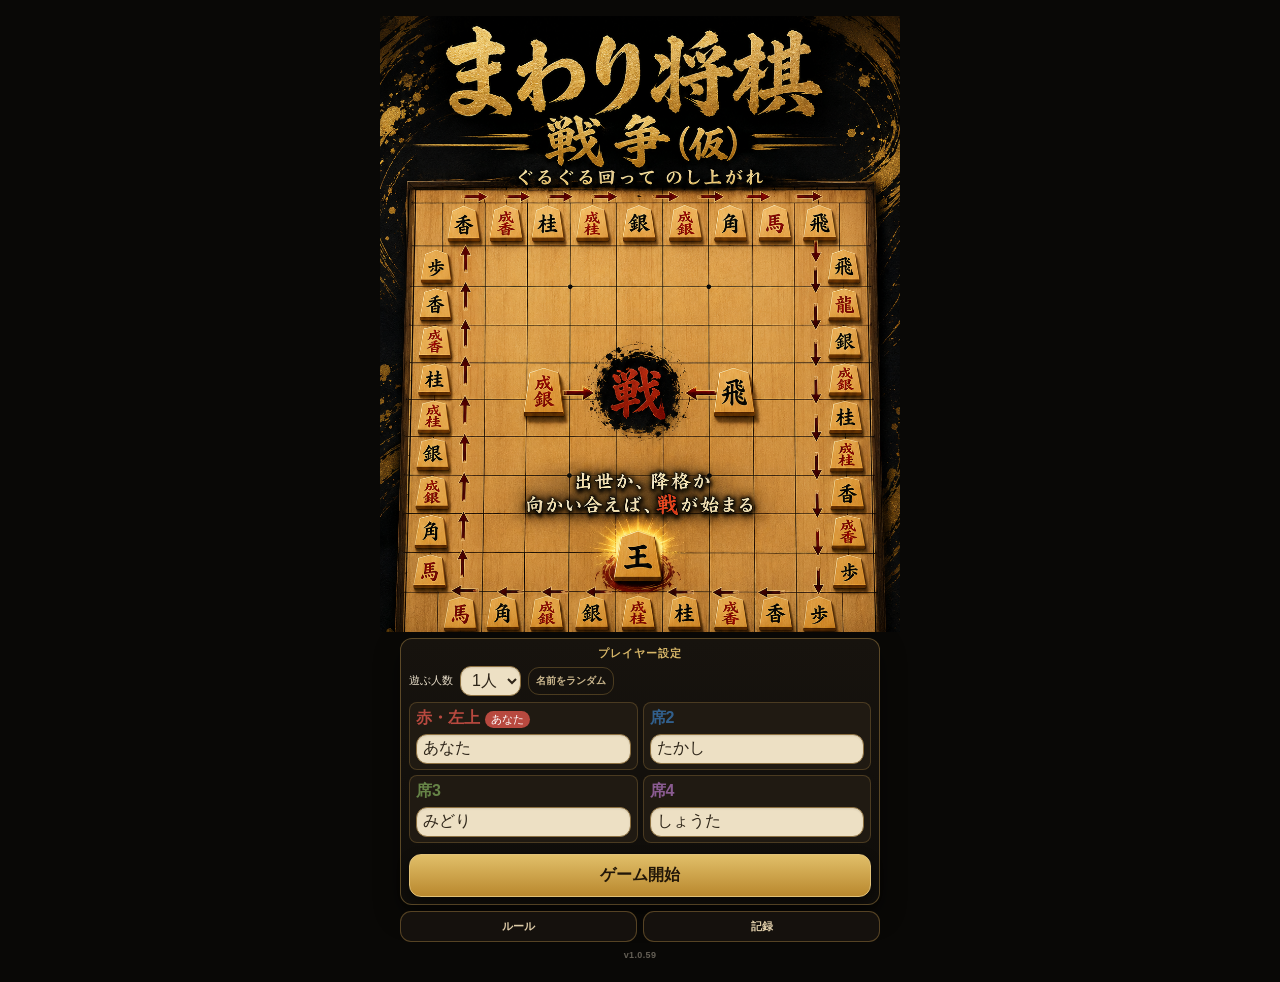
==== commit b78e9eb9: "Add files via upload" ====
--- a/index.html
+++ b/index.html
@@ -3,12 +3,12 @@
 <head>
   <meta charset="utf-8">
   <meta name="viewport" content="width=device-width,initial-scale=1,viewport-fit=cover">
-  <title>まわり将棋 v1.0.58</title>
-  <link rel="stylesheet" href="style.css?v=158">
+  <title>まわり将棋 v1.0.59</title>
+  <link rel="stylesheet" href="style.css?v=159">
 </head>
 <body>
 
-<section id="titleScreen" class="title-screen"><div class="version-badge title-version">v1.0.58</div>
+<section id="titleScreen" class="title-screen"><div class="version-badge title-version">v1.0.59</div>
   <div class="title-art">
     <img src="assets/title-hero.png" alt="まわり将棋 戦争（仮）">
   </div>
@@ -34,11 +34,11 @@
   </div>
 </section>
 
-<main id="gameApp" class="app"><div id="moneyFxLayer" class="money-fx-layer" aria-hidden="true"></div><div class="version-badge game-version">v1.0.58</div>
+<main id="gameApp" class="app"><div id="moneyFxLayer" class="money-fx-layer" aria-hidden="true"></div><div class="version-badge game-version">v1.0.59</div>
   <header id="appHeader" class="app-header">
     <div>
       <h1>まわり将棋</h1>
-      <p class="sub">v1.0.58</p>
+      <p class="sub">v1.0.59</p>
     </div>
     <div class="header-actions">
 <button id="recordsButton" class="rules-button" type="button">記録</button>
@@ -50,7 +50,7 @@
 
   <div id="playNav" class="play-nav" hidden>
       <button id="playBackButton" class="plain-back-button" type="button">← タイトル</button>
-      <div class="play-header-title">まわり将棋 <span>v1.0.58</span></div>
+      <div class="play-header-title">まわり将棋 <span>v1.0.59</span></div>
       <div class="play-actions">
         <button id="playRulesButton" class="mini-action" type="button">ルール</button>
         <button id="playRecordsButton" class="mini-action" type="button">記録</button>
@@ -99,7 +99,13 @@
       <div class="rules-head">
         <h2 id="rulesTitle">遊び方</h2>
         <button id="rulesClose" class="rules-close" type="button" aria-label="閉じる">×</button>
-      </div>
+      
+<div class="rule-note onbu-corner-rule">
+  <b>角とおんぶの出世</b><br>
+  おんぶしたまま角へ到達した場合は、一緒に移動してきた駒は両方出世します。<br>
+  すでに駒が止まっている角へ別の駒が止まり、その場でおんぶになった場合は、後から角へ来た駒だけが出世し、先にいた駒は再出世しません。
+</div>
+</div>
 
       <details open>
         <summary>基本</summary>
@@ -160,6 +166,6 @@
   </div>
 
 </main>
-<script src="game.js?v=158"></script>
+<script src="game.js?v=159"></script>
 </body>
 </html>
--- a/style.css
+++ b/style.css
@@ -1960,3 +1960,63 @@
 .player-money-delta.minus{background:#4a4239;color:#f3e7d2;border:1px solid #877563}
 @keyframes pmd{0%{opacity:0;transform:translateY(5px)}18%{opacity:1;transform:translateY(0)}75%{opacity:1}100%{opacity:0;transform:translateY(-7px)}}
 .money-coin-flight{position:fixed;z-index:190;width:12px;height:12px;border-radius:50%;background:radial-gradient(circle at 35% 30%,#fff0a8 0 12%,#d4a73f 35%,#8b6423 100%);border:1px solid #79551f;box-shadow:0 2px 5px #0005;pointer-events:none}
+
+/* ===== v1.0.59 : money FX readability + koban animation ===== */
+.money-fx{
+  animation-duration:2.15s!important;
+  min-width:150px!important;
+}
+.player-money-delta{
+  animation-duration:2.05s!important;
+}
+@keyframes moneyFx{
+  0%{opacity:0;transform:translate(-50%,-42%) scale(.90)}
+  12%{opacity:1;transform:translate(-50%,-50%) scale(1.03)}
+  72%{opacity:1;transform:translate(-50%,-54%) scale(1)}
+  100%{opacity:0;transform:translate(-50%,-64%) scale(.98)}
+}
+@keyframes pmd{
+  0%{opacity:0;transform:translateY(5px)}
+  12%{opacity:1;transform:translateY(0)}
+  74%{opacity:1}
+  100%{opacity:0;transform:translateY(-7px)}
+}
+
+/* 小判：円ではなく縦長の楕円＋中央の刻印 */
+.koban-flight{
+  position:fixed;
+  z-index:220;
+  width:13px;
+  height:21px;
+  border-radius:52% 52% 48% 48% / 42% 42% 58% 58%;
+  background:
+    radial-gradient(ellipse at 38% 28%,rgba(255,249,190,.95) 0 12%,transparent 13%),
+    linear-gradient(180deg,#f5d36b 0%,#d8a93b 58%,#b67c20 100%);
+  border:1px solid rgba(115,74,18,.85);
+  box-shadow:0 3px 6px rgba(0,0,0,.35);
+  pointer-events:none;
+  transform:translate(-50%,-50%) rotate(8deg);
+}
+.koban-flight::after{
+  content:"両";
+  position:absolute;
+  inset:0;
+  display:flex;
+  align-items:center;
+  justify-content:center;
+  font-size:6px;
+  font-weight:900;
+  color:rgba(95,57,13,.82);
+  line-height:1;
+}
+
+/* ルール追記の見た目を既存ルールに馴染ませる */
+.rule-note.onbu-corner-rule{
+  margin:10px 0;
+  padding:9px 10px;
+  border:1px solid rgba(128,104,72,.22);
+  border-radius:9px;
+  background:rgba(244,237,223,.72);
+  font-size:12px;
+  line-height:1.55;
+}
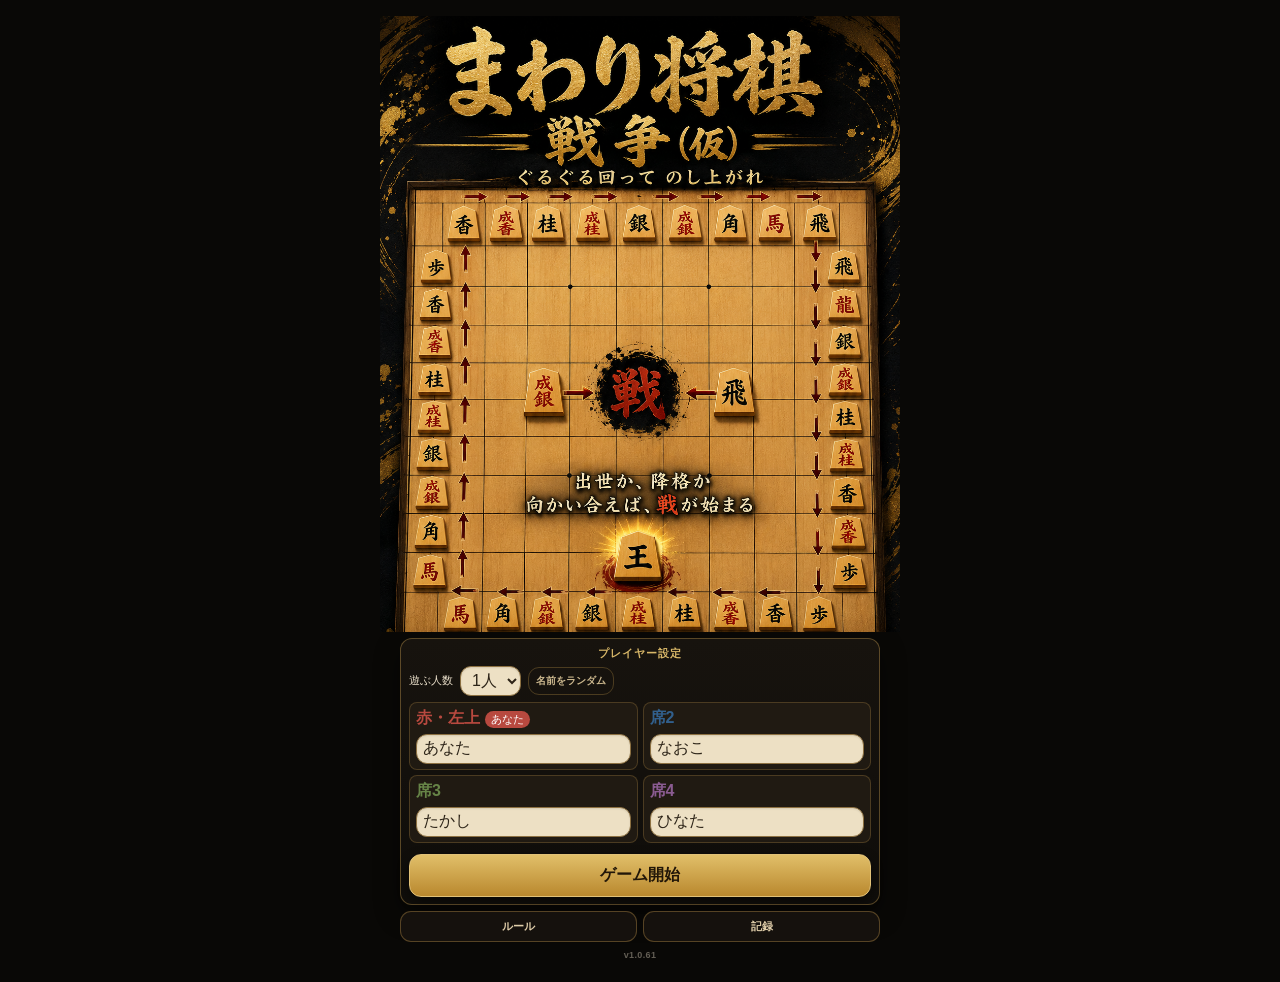
==== commit 3377ac9e: "Add files via upload" ====
--- a/index.html
+++ b/index.html
@@ -3,12 +3,14 @@
 <head>
   <meta charset="utf-8">
   <meta name="viewport" content="width=device-width,initial-scale=1,viewport-fit=cover">
-  <title>まわり将棋 v1.0.59</title>
-  <link rel="stylesheet" href="style.css?v=159">
+  <title>まわり将棋 v1.0.61</title>
+  <link rel="stylesheet" href="style.css?v=161">
+  <link rel="apple-touch-icon" sizes="180x180" href="assets/apple-touch-icon.png?v=160">
+  <link rel="icon" type="image/png" sizes="512x512" href="assets/icon-512.png?v=160">
 </head>
 <body>
 
-<section id="titleScreen" class="title-screen"><div class="version-badge title-version">v1.0.59</div>
+<section id="titleScreen" class="title-screen"><div class="version-badge title-version">v1.0.61</div>
   <div class="title-art">
     <img src="assets/title-hero.png" alt="まわり将棋 戦争（仮）">
   </div>
@@ -34,11 +36,11 @@
   </div>
 </section>
 
-<main id="gameApp" class="app"><div id="moneyFxLayer" class="money-fx-layer" aria-hidden="true"></div><div class="version-badge game-version">v1.0.59</div>
+<main id="gameApp" class="app"><div id="moneyFxLayer" class="money-fx-layer" aria-hidden="true"></div><div class="version-badge game-version">v1.0.61</div>
   <header id="appHeader" class="app-header">
     <div>
       <h1>まわり将棋</h1>
-      <p class="sub">v1.0.59</p>
+      <p class="sub">v1.0.61</p>
     </div>
     <div class="header-actions">
 <button id="recordsButton" class="rules-button" type="button">記録</button>
@@ -50,7 +52,7 @@
 
   <div id="playNav" class="play-nav" hidden>
       <button id="playBackButton" class="plain-back-button" type="button">← タイトル</button>
-      <div class="play-header-title">まわり将棋 <span>v1.0.59</span></div>
+      <div class="play-header-title">まわり将棋 <span>v1.0.61</span></div>
       <div class="play-actions">
         <button id="playRulesButton" class="mini-action" type="button">ルール</button>
         <button id="playRecordsButton" class="mini-action" type="button">記録</button>
@@ -99,13 +101,14 @@
       <div class="rules-head">
         <h2 id="rulesTitle">遊び方</h2>
         <button id="rulesClose" class="rules-close" type="button" aria-label="閉じる">×</button>
-      
-<div class="rule-note onbu-corner-rule">
-  <b>角とおんぶの出世</b><br>
-  おんぶしたまま角へ到達した場合は、一緒に移動してきた駒は両方出世します。<br>
-  すでに駒が止まっている角へ別の駒が止まり、その場でおんぶになった場合は、後から角へ来た駒だけが出世し、先にいた駒は再出世しません。
 </div>
-</div>
+      <div class="rule-note onbu-corner-rule">
+        <b>角とおんぶの出世</b><br>
+        下の駒がおんぶしたまま角へ到達した場合は、一緒に移動した駒が全員出世します。<br>
+        上の駒が金を振っておんぶを降り、単独で角へ進んだ場合は、その駒だけが出世します。<br>
+        すでに駒がいる角へ後から止まって、その場でおんぶになった場合も、後から来た駒だけが出世します。
+      </div>
+
 
       <details open>
         <summary>基本</summary>
@@ -166,6 +169,6 @@
   </div>
 
 </main>
-<script src="game.js?v=159"></script>
+<script src="game.js?v=161"></script>
 </body>
 </html>
--- a/style.css
+++ b/style.css
@@ -2020,3 +2020,42 @@
   font-size:12px;
   line-height:1.55;
 }
+
+/* ===== v1.0.61 : 戦争俸禄を盤上の駒間で可視化 ===== */
+.board-money-delta{
+  position:fixed;
+  z-index:225;
+  transform:translate(-50%,-50%);
+  padding:3px 6px;
+  border-radius:999px;
+  font-size:11px;
+  font-weight:900;
+  line-height:1;
+  pointer-events:none;
+  opacity:0;
+  animation:boardMoneyDelta 1.9s ease-out forwards;
+  box-shadow:0 3px 10px rgba(0,0,0,.25);
+}
+.board-money-delta.plus{
+  background:#f6e4ac;
+  color:#5e4315;
+  border:1px solid #b88a3d;
+}
+.board-money-delta.minus{
+  background:#413932;
+  color:#f4e7d1;
+  border:1px solid #82705f;
+}
+@keyframes boardMoneyDelta{
+  0%{opacity:0;transform:translate(-50%,-35%) scale(.9)}
+  14%{opacity:1;transform:translate(-50%,-50%) scale(1.05)}
+  72%{opacity:1}
+  100%{opacity:0;transform:translate(-50%,-72%) scale(.98)}
+}
+
+/* 小判は盤上で動くので少しだけ大きく */
+.koban-flight{
+  width:15px!important;
+  height:24px!important;
+  z-index:230!important;
+}
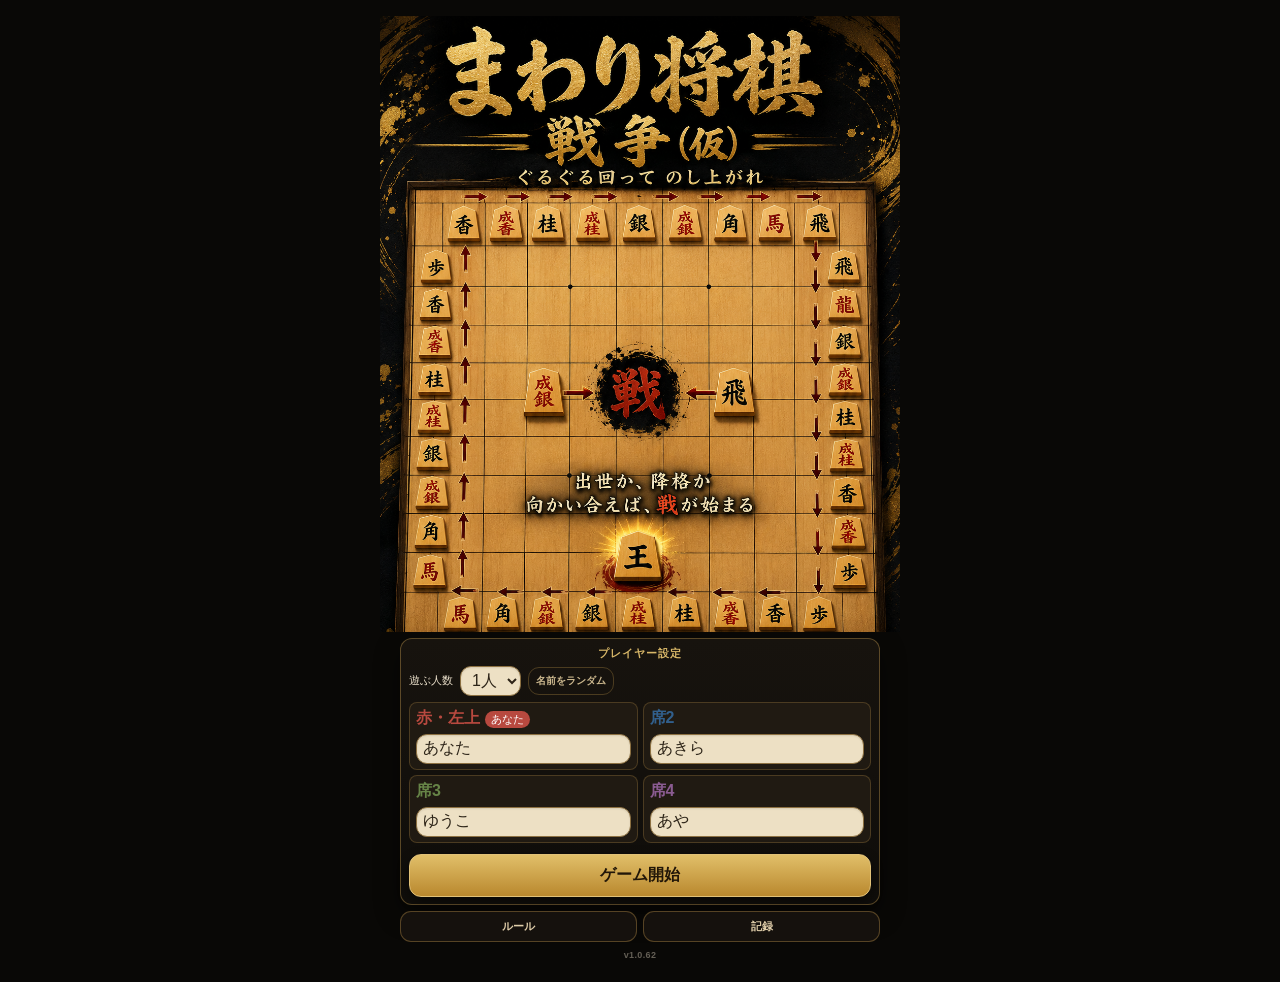
==== commit 9d36e12c: "Add files via upload" ====
--- a/index.html
+++ b/index.html
@@ -3,14 +3,14 @@
 <head>
   <meta charset="utf-8">
   <meta name="viewport" content="width=device-width,initial-scale=1,viewport-fit=cover">
-  <title>まわり将棋 v1.0.61</title>
-  <link rel="stylesheet" href="style.css?v=161">
+  <title>まわり将棋 v1.0.62</title>
+  <link rel="stylesheet" href="style.css?v=162">
   <link rel="apple-touch-icon" sizes="180x180" href="assets/apple-touch-icon.png?v=160">
   <link rel="icon" type="image/png" sizes="512x512" href="assets/icon-512.png?v=160">
 </head>
 <body>
 
-<section id="titleScreen" class="title-screen"><div class="version-badge title-version">v1.0.61</div>
+<section id="titleScreen" class="title-screen"><div class="version-badge title-version">v1.0.62</div>
   <div class="title-art">
     <img src="assets/title-hero.png" alt="まわり将棋 戦争（仮）">
   </div>
@@ -36,11 +36,11 @@
   </div>
 </section>
 
-<main id="gameApp" class="app"><div id="moneyFxLayer" class="money-fx-layer" aria-hidden="true"></div><div class="version-badge game-version">v1.0.61</div>
+<main id="gameApp" class="app"><div id="moneyFxLayer" class="money-fx-layer" aria-hidden="true"></div><div class="version-badge game-version">v1.0.62</div>
   <header id="appHeader" class="app-header">
     <div>
       <h1>まわり将棋</h1>
-      <p class="sub">v1.0.61</p>
+      <p class="sub">v1.0.62</p>
     </div>
     <div class="header-actions">
 <button id="recordsButton" class="rules-button" type="button">記録</button>
@@ -52,7 +52,7 @@
 
   <div id="playNav" class="play-nav" hidden>
       <button id="playBackButton" class="plain-back-button" type="button">← タイトル</button>
-      <div class="play-header-title">まわり将棋 <span>v1.0.61</span></div>
+      <div class="play-header-title">まわり将棋 <span>v1.0.62</span></div>
       <div class="play-actions">
         <button id="playRulesButton" class="mini-action" type="button">ルール</button>
         <button id="playRecordsButton" class="mini-action" type="button">記録</button>
@@ -102,15 +102,7 @@
         <h2 id="rulesTitle">遊び方</h2>
         <button id="rulesClose" class="rules-close" type="button" aria-label="閉じる">×</button>
 </div>
-      <div class="rule-note onbu-corner-rule">
-        <b>角とおんぶの出世</b><br>
-        下の駒がおんぶしたまま角へ到達した場合は、一緒に移動した駒が全員出世します。<br>
-        上の駒が金を振っておんぶを降り、単独で角へ進んだ場合は、その駒だけが出世します。<br>
-        すでに駒がいる角へ後から止まって、その場でおんぶになった場合も、後から来た駒だけが出世します。
-      </div>
-
-
-      <details open>
+<details open>
         <summary>基本</summary>
         <p>4人で盤の外周を時計回りに進みます。遊ぶ人が少ない席はCPUが担当します。金4枚の合計点だけ進み、最初に王将へ出世した人が1位です。</p>
         <p><b>金：</b>表1点／裏0点／横立ち5点／縦立ち10点</p>
@@ -138,6 +130,13 @@
       <details>
         <summary>戦争</summary>
         <p>盤の向かい側で駒同士が正面から向き合うと戦争です。おんぶ中でも全員が別々に金を振り、個人順位を決めます。戦争後はおんぶを解消します。</p>
+        <div class="onbu-corner-detail">
+          <b>角でのおんぶと出世</b><br>
+          おんぶしたまま角へ到達した場合は、一緒に移動した駒が全員出世します。<br>
+          上の駒が金を振っておんぶを降り、単独で角へ進んだ場合は、その駒だけが出世します。<br>
+          すでに駒がいる角へ後から止まって、その場でおんぶになった場合も、後から来た駒だけが出世します。
+        </div>
+
         <p><b>2人：</b>出世(+1)／降格(-1)</p>
         <p><b>3人：</b>大出世(+2)／現状維持(0)／大降格(-2)</p>
         <p><b>4人：</b>大出世(+2)／出世(+1)／降格(-1)／大降格(-2)</p>
@@ -169,6 +168,6 @@
   </div>
 
 </main>
-<script src="game.js?v=161"></script>
+<script src="game.js?v=162"></script>
 </body>
 </html>
